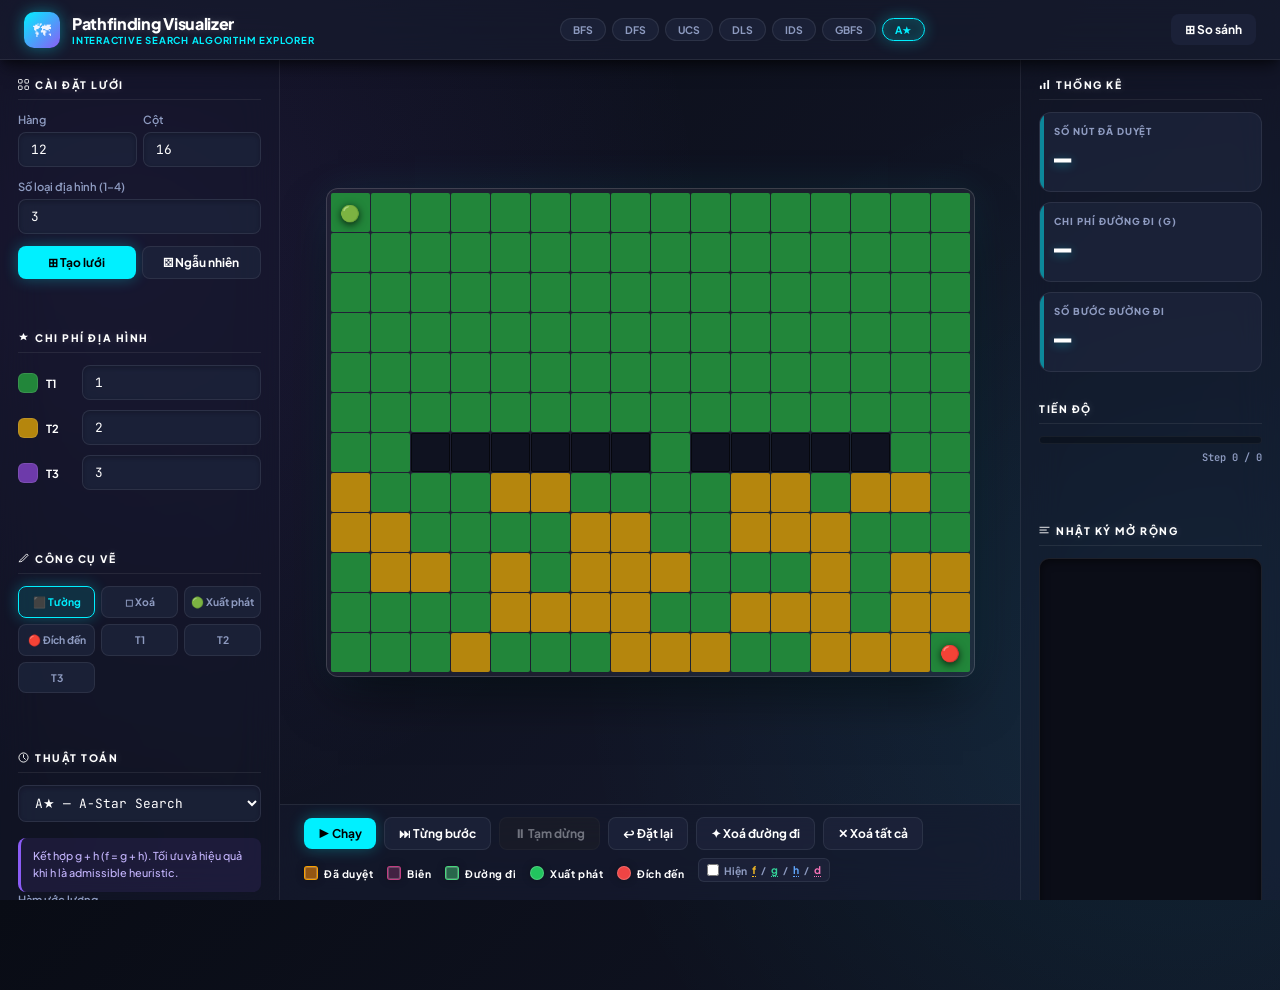
==== index.html @ df6301f4 "Update index.html" ====
<!doctype html>
<html lang="vi">
  <head>
    <meta charset="UTF-8" />
    <meta name="viewport" content="width=device-width, initial-scale=1.0" />
    <title>Pathfinding Visualizer</title>
    <link rel="stylesheet" href="style.css" />
  </head>
  <body>
    <div class="bg-flare"></div>
    <header>
      <div class="brand">
        <div class="brand-icon">🗺</div>
        <div class="brand-text">
          <h1>Pathfinding Visualizer</h1>
          <p>INTERACTIVE SEARCH ALGORITHM EXPLORER</p>
        </div>
      </div>

      <div class="header-pills" id="algo-pills">
        <span class="pill" data-a="BFS" onclick="selectAlgo('BFS')">BFS</span>
        <span class="pill" data-a="DFS" onclick="selectAlgo('DFS')">DFS</span>
        <span class="pill" data-a="UCS" onclick="selectAlgo('UCS')">UCS</span>
        <span class="pill" data-a="DLS" onclick="selectAlgo('DLS')">DLS</span>
        <span class="pill" data-a="IDS" onclick="selectAlgo('IDS')">IDS</span>
        <span class="pill" data-a="GBFS" onclick="selectAlgo('GBFS')">GBFS</span>
        <span class="pill active" data-a="Astar" onclick="selectAlgo('Astar')">A★</span>
      </div>

      <button
        class="btn btn-compare-hdr"
        id="btn-compare-toggle"
        onclick="toggleCompareMode()"
      >
        ⊞ So sánh
      </button>
    </header>

    <div class="app">
      <!-- ── LEFT PANEL ── -->
      <div class="panel">
        <!-- Grid Setup -->
        <div class="sec">
          <div class="sec-title">
            <svg width="11" height="11" viewBox="0 0 12 12" fill="none">
              <rect
                x=".5"
                y=".5"
                width="4"
                height="4"
                rx="1"
                stroke="currentColor"
              />
              <rect
                x="7.5"
                y=".5"
                width="4"
                height="4"
                rx="1"
                stroke="currentColor"
              />
              <rect
                x=".5"
                y="7.5"
                width="4"
                height="4"
                rx="1"
                stroke="currentColor"
              />
              <rect
                x="7.5"
                y="7.5"
                width="4"
                height="4"
                rx="1"
                stroke="currentColor"
              />
            </svg>
            Cài đặt lưới
          </div>
          <div style="display: grid; grid-template-columns: 1fr 1fr; gap: 6px">
            <div>
              <label>Hàng</label>
              <input
                type="number"
                id="rows"
                value="12"
                min="3"
                max="30"
                onchange="buildGrid()"
              />
            </div>
            <div>
              <label>Cột</label>
              <input
                type="number"
                id="cols"
                value="16"
                min="3"
                max="40"
                onchange="buildGrid()"
              />
            </div>
          </div>
          <label>Số loại địa hình (1–4)</label>
          <input
            type="number"
            id="tcnt"
            value="3"
            min="1"
            max="4"
            onchange="updateTerrainUI()"
          />
          <div class="btn-group">
            <button class="btn btn-primary" onclick="buildGrid()">
              ⊞ Tạo lưới
            </button>
            <button class="btn btn-sec" onclick="genRandom()">
              ⚄ Ngẫu nhiên
            </button>
          </div>
        </div>

        <div class="sep"></div>

        <!-- Terrain Costs -->
        <div class="sec">
          <div class="sec-title">
            <svg width="11" height="11" viewBox="0 0 12 12" fill="currentColor">
              <path d="M6 1l1.5 3H11l-2.75 2 1 3L6 7.25 2.75 9l1-3L1 4h3.5z" />
            </svg>
            Chi phí địa hình
          </div>
          <div id="terrain-ui"></div>
        </div>

        <div class="sep"></div>

        <!-- Draw Tool -->
        <div class="sec">
          <div class="sec-title">
            <svg width="11" height="11" viewBox="0 0 12 12" fill="none">
              <path
                d="M1 9.5l2-2L9.5 1l1.5 1.5-6.5 6.5-2 .5z"
                stroke="currentColor"
                stroke-linejoin="round"
              />
            </svg>
            Công cụ vẽ
          </div>
          <div class="draw-grid" id="draw-modes"></div>
        </div>

        <div class="sep"></div>

        <!-- Algorithm (single mode) -->
        <div class="sec" id="algo-sec">
          <div class="sec-title">
            <svg width="11" height="11" viewBox="0 0 12 12" fill="none">
              <circle cx="6" cy="6" r="5" stroke="currentColor" />
              <path
                d="M6 3v3l2 2"
                stroke="currentColor"
                stroke-linecap="round"
              />
            </svg>
            Thuật toán
          </div>
          <select id="algo" onchange="onAlgoChange()">
            <option value="BFS">BFS — Breadth-First Search</option>
            <option value="DFS">DFS — Depth-First Search</option>
            <option value="UCS">UCS — Uniform-Cost Search</option>
            <option value="DLS">DLS — Depth-Limited Search</option>
            <option value="IDS">IDS — Iterative Deepening DLS</option>
            <option value="GBFS">GBFS — Greedy Best-First</option>
            <option value="Astar" selected>A★ — A-Star Search</option>
          </select>
          <div id="algo-desc" class="algo-desc"></div>
          <div id="dls-p" class="extra-params" style="display: none">
            <span class="tc-label">Độ sâu cần duyệt:</span>
            <div style="display: flex; align-items: center; gap: 10px">
              <input
                type="number"
                id="dls-lim"
                value="15"
                min="1"
                max="999"
                class="tf"
                style="width: 70px"
              />
              <label
                style="
                  display: flex;
                  align-items: center;
                  gap: 4px;
                  font-size: 0.8rem;
                  color: var(--muted);
                  cursor: pointer;
                "
              >
                <input
                  type="checkbox"
                  id="dls-auto"
                  onchange="
                    document.getElementById('dls-lim').disabled = this.checked
                  "
                />
                Tới đích
              </label>
            </div>
          </div>
          <div id="h-p" class="extra-params" style="display: none">
            <label>Hàm ước lượng</label>
            <select id="htype">
              <option value="0">Manhattan Distance</option>
              <option value="1">Euclidean Distance</option>
              <option value="2">Tie-breaking (Manhattan × (1+p))</option>
            </select>
            <label>Hệ số nhân</label>
            <input
              type="number"
              id="hmul"
              value="1.0"
              min="0.1"
              max="20"
              step="0.1"
            />
          </div>
        </div>

        <!-- Compare Algorithm Select (hidden by default) -->
        <div class="sec" id="cmp-sel-sec" style="display: none">
          <div class="sec-title">
            <svg width="11" height="11" viewBox="0 0 12 12" fill="none">
              <path
                d="M1 6h10M6 1v10"
                stroke="currentColor"
                stroke-linecap="round"
              />
            </svg>
            Chọn thuật toán so sánh
          </div>
          <div id="cmp-algo-checks"></div>
          <div
            style="
              font-size: 0.62rem;
              color: var(--muted);
              margin-top: 6px;
              line-height: 1.4;
            "
          >
            Chọn 2–7 thuật toán để chạy song song trên cùng một lưới
          </div>
        </div>

        <div class="sep"></div>

        <!-- Speed -->
        <div class="sec">
          <div class="sec-title">
            <svg width="11" height="11" viewBox="0 0 12 12" fill="none">
              <path
                d="M1 6h10M7 3l3 3-3 3"
                stroke="currentColor"
                stroke-linecap="round"
                stroke-linejoin="round"
              />
            </svg>
            Tốc độ
          </div>
          <input type="range" id="speed" min="1" max="10" value="6" />
          <div
            style="
              display: flex;
              justify-content: space-between;
              font-size: 0.6rem;
              color: var(--muted);
              font-weight: 600;
            "
          >
            <span>Chậm</span><span>Nhanh</span>
          </div>
        </div>
      </div>
      <!-- /left panel -->

      <!-- ── CENTER ── -->
      <div class="center">
        <!-- Single-algo view -->
        <div
          id="main-view"
          style="
            display: flex;
            flex-direction: column;
            flex: 1;
            overflow: hidden;
          "
        >
          <div class="grid-wrap">
            <div id="grid"></div>
          </div>

          <div class="playbar">
            <button class="btn btn-primary" id="btn-run" onclick="startRun()">
              ▶ Chạy
            </button>
            <button class="btn btn-sec" id="btn-step" onclick="stepRun()">
              ⏭ Từng bước
            </button>
            <button
              class="btn btn-sec"
              id="btn-pause"
              onclick="pauseRun()"
              disabled
            >
              ⏸ Tạm dừng
            </button>
            <button class="btn btn-sec" onclick="doReset()">↩ Đặt lại</button>
            <button class="btn btn-sec" onclick="clearVis()">
              ✦ Xoá đường đi
            </button>
            <button class="btn btn-sec" onclick="clearAll()">
              ✕ Xoá tất cả
            </button>

            <div class="playbar-spacer"></div>

            <div class="legend">
              <div class="leg-item">
                <div
                  class="leg-dot"
                  style="
                    background: var(--vis-bg);
                    border: 1.5px solid var(--vis-border);
                    border-radius: 3px;
                  "
                ></div>
                Đã duyệt
              </div>
              <div class="leg-item">
                <div
                  class="leg-dot"
                  style="
                    background: var(--front-bg);
                    border: 1.5px solid var(--front-border);
                    border-radius: 3px;
                  "
                ></div>
                Biên
              </div>
              <div class="leg-item">
                <div
                  class="leg-dot"
                  style="
                    background: var(--path-bg);
                    border: 1.5px solid var(--path-border);
                    border-radius: 3px;
                  "
                ></div>
                Đường đi
              </div>
              <div class="leg-item">
                <div
                  class="leg-dot"
                  style="background: #22c55e; border-radius: 50%"
                ></div>
                Xuất phát
              </div>
              <div class="leg-item">
                <div
                  class="leg-dot"
                  style="background: #ef4444; border-radius: 50%"
                ></div>
                Đích đến
              </div>

              <!-- f/g/h/d label toggle -->
              <label
                class="lbl-toggle"
                title="Hiển thị thông số trên ô biên (Rê chuột vào từng biến để xem giải thích)"
              >
                <input type="checkbox" id="chk-labels" />
                Hiện
                <span
                  title="f: Tổng chi phí dự kiến tới đích (f = g + h)"
                  style="
                    color: #fbbf24;
                    font-size: 0.65rem;
                    border-bottom: 1px dotted;
                    cursor: help;
                  "
                  >f</span
                >
                <span style="color: var(--muted); font-size: 0.6rem">/</span>
                <span
                  title="g: Nỗ lực thực tế từ điểm bắt đầu (chi phí)"
                  style="
                    color: #34d399;
                    font-size: 0.65rem;
                    border-bottom: 1px dotted;
                    cursor: help;
                  "
                  >g</span
                >
                <span style="color: var(--muted); font-size: 0.6rem">/</span>
                <span
                  title="h: Heuristic - Khoảng cách ước tính tới đích"
                  style="
                    color: #60a5fa;
                    font-size: 0.65rem;
                    border-bottom: 1px dotted;
                    cursor: help;
                  "
                  >h</span
                >
                <span style="color: var(--muted); font-size: 0.6rem">/</span>
                <span
                  title="d: Số bước đi từ điểm bắt đầu (độ sâu)"
                  style="
                    color: #f472b6;
                    font-size: 0.65rem;
                    border-bottom: 1px dotted;
                    cursor: help;
                  "
                  >d</span
                >
              </label>
            </div>
          </div>
        </div>

        <!-- Compare View (hidden by default) -->
        <div
          id="compare-view"
          style="
            display: none;
            flex-direction: column;
            flex: 1;
            overflow: hidden;
          "
        >
          <!-- Compare playbar -->
          <div class="playbar cmp-playbar">
            <button
              class="btn btn-primary"
              id="btn-cmp-run"
              onclick="runComparison()"
            >
              ▶ Chạy so sánh
            </button>
            <button
              class="btn btn-sec"
              id="btn-cmp-stop"
              onclick="stopCompare()"
              disabled
            >
              ⏹ Dừng
            </button>
            <button class="btn btn-sec" onclick="resetComparison()">
              ↩ Reset
            </button>
            <div class="playbar-spacer"></div>
            <div class="cmp-legend">
              <div class="leg-item">
                <div
                  class="leg-dot"
                  style="
                    background: rgba(79, 70, 229, 0.4);
                    border-radius: 3px;
                    outline: 1px solid rgba(79, 70, 229, 0.6);
                  "
                ></div>
                Đã duyệt
              </div>
              <div class="leg-item">
                <div
                  class="leg-dot"
                  style="
                    background: rgba(236, 72, 153, 0.3);
                    border-radius: 3px;
                  "
                ></div>
                Biên
              </div>
              <div class="leg-item">
                <div
                  class="leg-dot"
                  style="background: #fbbf24; border-radius: 3px; outline: 1px solid #f59e0b"
                ></div>
                Đường đi
              </div>
            </div>
          </div>

          <!-- Grids container -->
          <div
            id="cmp-scroll"
            style="flex: 1; overflow: auto; padding: 12px 14px 8px"
          >
            <div id="cmp-grids" class="cmp-grids-container"></div>
            <div id="cmp-results-table" class="cmp-results-wrap"></div>
          </div>
        </div>
      </div>
      <!-- /center -->

      <!-- ── RIGHT PANEL ── -->
      <div class="panel panel-r">
        <!-- Statistics -->
        <div class="sec" id="single-stats">
          <div class="sec-title">
            <svg width="11" height="11" viewBox="0 0 12 12" fill="none">
              <rect
                x="1"
                y="7"
                width="2"
                height="4"
                rx=".5"
                fill="currentColor"
              />
              <rect
                x="5"
                y="4"
                width="2"
                height="7"
                rx=".5"
                fill="currentColor"
              />
              <rect
                x="9"
                y="1"
                width="2"
                height="10"
                rx=".5"
                fill="currentColor"
              />
            </svg>
            Thống kê
          </div>
          <div class="stat-card">
            <div class="stat-lbl">Số nút đã duyệt</div>
            <div class="stat-val" id="s-exp">—</div>
          </div>
          <div class="stat-card">
            <div class="stat-lbl">Chi phí đường đi (g)</div>
            <div class="stat-val" id="s-cost">—</div>
          </div>
          <div class="stat-card">
            <div class="stat-lbl">Số bước đường đi</div>
            <div class="stat-val" id="s-len">—</div>
          </div>
          <div class="stat-card" id="s-depth-card" style="display: none">
            <div class="stat-lbl">Độ sâu hiện tại</div>
            <div class="stat-val sm">
              <span class="depth-badge" id="s-depth">0</span>
            </div>
          </div>
        </div>

        <!-- Progress -->
        <div class="sec" id="single-progress">
          <div class="sec-title">Tiến độ</div>
          <div class="pbar-wrap">
            <div class="pbar-bg">
              <div class="pbar-fill" id="pbar" style="width: 0%"></div>
            </div>
            <div class="pbar-lbl" id="pbar-lbl">Bước 0 / 0</div>
          </div>
        </div>

        <!-- Compare progress (shown in compare mode) -->
        <div class="sec" id="cmp-progress-sec" style="display: none">
          <div class="sec-title">Tiến độ so sánh</div>
          <div id="cmp-progress-list"></div>
        </div>

        <div class="sep"></div>

        <!-- Expansion Log -->
        <div
          class="sec"
          style="display: flex; flex-direction: column; flex-shrink: 0"
        >
          <div class="sec-title">
            <svg width="11" height="11" viewBox="0 0 12 12" fill="none">
              <path
                d="M1 2.5h10M1 5.5h7M1 8.5h9"
                stroke="currentColor"
                stroke-linecap="round"
              />
            </svg>
            Nhật ký mở rộng
          </div>
          <div class="log" id="log"></div>
        </div>
      </div>
      <!-- /right panel -->
    </div>

    <script src="script.js"></script>
  </body>
</html>
---- style.css ----
@import url("https://fonts.googleapis.com/css2?family=Plus+Jakarta+Sans:wght@400;500;600;700;800&family=JetBrains+Mono:wght@400;500;600;700&display=swap");

:root {
  /* Dark mode modern theme with neon glow */
  --bg-gradient: linear-gradient(135deg, #090c15 0%, #171b30 100%);
  --surface: rgba(23, 28, 48, 0.65);
  --surface2: rgba(30, 36, 60, 0.75);
  --surface3: rgba(45, 52, 85, 0.85);

  --border: rgba(255, 255, 255, 0.08);
  --border-s: rgba(255, 255, 255, 0.15);

  --text: #f0f4ff;
  --muted: #8e9bc0;

  --accent: #00f0ff;
  --accent-h: #8b5cf6;
  --accent-bg: rgba(0, 240, 255, 0.12);
  --accent-shadow: 0 0 15px rgba(0, 240, 255, 0.3);

  --green: #22c55e;
  --red: #ef4444;
  --amber: #f59e0b;
  --purple: #8b5cf6;

  --wall: #0f1220;
  --t1: #22863a;   /* Cỏ - Xanh lá tươi */
  --t2: #b5860d;   /* Cát - Vàng ánh */
  --t3: #6d3aaa;   /* Đá - Tím rực */
  --t4: #c0292b;   /* Đầm lầy - Đỏ tươi */

  --vis-bg: rgba(255, 140, 0, 0.55);       /* Cam ấm - Đã duyệt */
  --vis-border: rgba(255, 165, 0, 0.95);
  --front-bg: rgba(236, 72, 153, 0.22);    /* Hồng - Biên */
  --front-border: rgba(236, 72, 153, 0.75);
  --path-bg: rgba(74, 222, 128, 0.4);      /* Xanh lá neon - Đường đi */
  --path-border: rgba(74, 222, 128, 0.95);

  --shadow-sm:
    0 4px 6px -1px rgba(0, 0, 0, 0.3), 0 2px 4px -1px rgba(0, 0, 0, 0.2);
  --shadow:
    0 10px 15px -3px rgba(0, 0, 0, 0.5), 0 4px 6px -2px rgba(0, 0, 0, 0.3);
  --shadow-lg:
    0 20px 25px -5px rgba(0, 0, 0, 0.5), 0 10px 10px -5px rgba(0, 0, 0, 0.3);
}

*,
*::before,
*::after {
  box-sizing: border-box;
  margin: 0;
  padding: 0;
}

body {
  font-family: "Plus Jakarta Sans", sans-serif;
  background: var(--bg-gradient);
  color: var(--text);
  height: 100vh;
  overflow: hidden;
  display: flex;
  flex-direction: column;
}

::-webkit-scrollbar {
  width: 6px;
  height: 6px;
}
::-webkit-scrollbar-track {
  background: transparent;
}
::-webkit-scrollbar-thumb {
  background: var(--surface3);
  border-radius: 99px;
}
::-webkit-scrollbar-thumb:hover {
  background: var(--muted);
}

/* Decorative light flares */
.bg-flare {
  position: absolute;
  top: -10%;
  left: -10%;
  width: 120%;
  height: 120%;
  background:
    radial-gradient(
      circle at 15% 30%,
      rgba(139, 92, 246, 0.12) 0%,
      transparent 40%
    ),
    radial-gradient(
      circle at 85% 70%,
      rgba(0, 240, 255, 0.08) 0%,
      transparent 40%
    );
  pointer-events: none;
  z-index: 0;
}

/* ════ HEADER ════ */
header {
  background: var(--surface);
  backdrop-filter: blur(16px);
  -webkit-backdrop-filter: blur(16px);
  border-bottom: 1px solid var(--border);
  padding: 0 24px;
  height: 60px;
  display: flex;
  align-items: center;
  justify-content: space-between;
  flex-shrink: 0;
  box-shadow: var(--shadow);
  z-index: 10;
}
.brand {
  display: flex;
  align-items: center;
  gap: 12px;
}
.brand-icon {
  width: 36px;
  height: 36px;
  border-radius: 10px;
  background: linear-gradient(135deg, #00f0ff, #8b5cf6);
  display: flex;
  align-items: center;
  justify-content: center;
  font-size: 18px;
  box-shadow: 0 0 15px rgba(0, 240, 255, 0.4);
}
.brand-text h1 {
  font-size: 1rem;
  font-weight: 800;
  letter-spacing: -0.02em;
  color: #fff;
  text-shadow: 0 0 10px rgba(255, 255, 255, 0.2);
}
.brand-text p {
  font-size: 0.6rem;
  color: var(--accent);
  letter-spacing: 0.08em;
  font-weight: 700;
  text-transform: uppercase;
}

.header-pills {
  display: flex;
  gap: 6px;
  flex: 1;
  justify-content: center;
  align-items: center;
}
.pill {
  padding: 4px 12px;
  border-radius: 99px;
  font-size: 0.65rem;
  font-weight: 700;
  background: var(--surface2);
  color: var(--muted);
  border: 1px solid var(--border);
  cursor: pointer;
  transition: all 0.2s cubic-bezier(0.2, 0.8, 0.2, 1);
}
.pill:hover {
  border-color: var(--border-s);
  color: #fff;
  background: var(--surface3);
}
.pill.active {
  background: var(--accent-bg);
  color: var(--accent);
  border-color: var(--accent);
  box-shadow:
    var(--accent-shadow),
    inset 0 0 8px rgba(0, 240, 255, 0.1);
}

.btn-compare-hdr {
  display: inline-flex;
  align-items: center;
  gap: 6px;
  padding: 6px 16px;
  border-radius: 8px;
  font-size: 0.75rem;
  font-weight: 700;
  cursor: pointer;
  transition: all 0.2s;
  background: var(--surface2);
  color: #fff;
  border: 1px solid var(--border);
  font-family: inherit;
}
.btn-compare-hdr:hover {
  background: var(--surface3);
  border-color: var(--border-s);
  box-shadow: var(--shadow-sm);
}
.btn-compare-hdr.active {
  background: rgba(139, 92, 246, 0.15);
  color: #c4b5fd;
  border-color: #8b5cf6;
  box-shadow: 0 0 15px rgba(139, 92, 246, 0.3);
}

/* ════ LAYOUT ════ */
.app {
  display: grid;
  grid-template-columns: 280px 1fr 260px;
  flex: 1;
  overflow: hidden;
  z-index: 1;
}
.panel {
  background: rgba(20, 25, 45, 0.35);
  backdrop-filter: blur(20px);
  -webkit-backdrop-filter: blur(20px);
  border-right: 1px solid var(--border);
  overflow-y: auto;
  padding: 18px;
  display: flex;
  flex-direction: column;
  gap: 0;
}
.panel-r {
  border-right: none;
  border-left: 1px solid var(--border);
}
.sec {
  margin-bottom: 20px;
}
.sec-title {
  font-size: 0.65rem;
  font-weight: 800;
  text-transform: uppercase;
  letter-spacing: 0.15em;
  color: #fff;
  padding-bottom: 8px;
  margin-bottom: 12px;
  border-bottom: 1px solid var(--border);
  display: flex;
  align-items: center;
  gap: 6px;
  text-shadow: 0 0 8px rgba(255, 255, 255, 0.2);
}
.sep {
  height: 1px;
  background: var(--border);
  margin: 12px 0 20px 0;
}

/* ════ FORMS ════ */
label {
  display: block;
  font-size: 0.7rem;
  font-weight: 600;
  color: var(--muted);
  margin-bottom: 6px;
}
input[type="number"],
select {
  width: 100%;
  padding: 8px 12px;
  border: 1px solid var(--border);
  border-radius: 8px;
  font-size: 0.8rem;
  font-family: "JetBrains Mono", monospace;
  background: var(--surface2);
  color: #fff;
  outline: none;
  margin-bottom: 12px;
  transition: all 0.2s;
  box-shadow: inset 0 2px 4px rgba(0, 0, 0, 0.2);
}
input[type="number"]:focus,
select:focus {
  border-color: var(--accent);
  box-shadow:
    var(--accent-shadow),
    inset 0 2px 4px rgba(0, 0, 0, 0.2);
}
input[type="range"] {
  width: 100%;
  accent-color: var(--accent);
  cursor: pointer;
  height: 4px;
  border-radius: 2px;
}

/* ════ BUTTONS ════ */
.btn {
  display: inline-flex;
  align-items: center;
  justify-content: center;
  gap: 6px;
  padding: 8px 14px;
  border-radius: 8px;
  font-size: 0.75rem;
  font-weight: 700;
  cursor: pointer;
  border: none;
  transition: all 0.2s;
  font-family: "Plus Jakarta Sans", sans-serif;
}
.btn:disabled {
  opacity: 0.4;
  cursor: not-allowed;
  filter: grayscale(1);
}
.btn-primary {
  background: var(--accent);
  color: #000;
  box-shadow: var(--accent-shadow);
}
.btn-primary:hover:not(:disabled) {
  background: #fff;
  box-shadow: 0 4px 15px rgba(255, 255, 255, 0.4);
  transform: translateY(-1px);
}
.btn-sec {
  background: var(--surface2);
  color: #fff;
  border: 1px solid var(--border);
}
.btn-sec:hover:not(:disabled) {
  background: var(--surface3);
  border-color: var(--border-s);
  transform: translateY(-1px);
}
.btn-group {
  display: flex;
  gap: 6px;
  flex-wrap: wrap;
}
.btn-group .btn {
  flex: 1;
}

.draw-grid {
  display: grid;
  grid-template-columns: repeat(3, 1fr);
  gap: 6px;
  margin-bottom: 6px;
}
.dm-btn {
  padding: 8px 4px;
  border-radius: 8px;
  border: 1px solid var(--border);
  background: var(--surface2);
  cursor: pointer;
  font-size: 0.65rem;
  font-weight: 700;
  text-align: center;
  transition: all 0.2s;
  color: var(--muted);
}
.dm-btn:hover:not(.active) {
  background: var(--surface3);
  color: #fff;
}
.dm-btn.active {
  border-color: var(--accent);
  background: var(--accent-bg);
  color: var(--accent);
  box-shadow: var(--accent-shadow);
}

.tc-row {
  display: flex;
  align-items: center;
  gap: 8px;
  margin-bottom: 10px;
}
.tc-swatch {
  width: 20px;
  height: 20px;
  border-radius: 6px;
  flex-shrink: 0;
  box-shadow: inset 0 0 0 1px rgba(255, 255, 255, 0.1);
}
.tc-row input {
  flex: 1;
  margin: 0;
}
.tc-row label {
  margin: 0;
  width: 28px;
  font-weight: 700;
  color: #fff;
}

.algo-desc {
  font-size: 0.68rem;
  line-height: 1.55;
  color: #c4b5fd;
  background: rgba(139, 92, 246, 0.1);
  border-radius: 8px;
  padding: 10px 12px;
  border-left: 3px solid #8b5cf6;
  margin-top: 4px;
  font-weight: 500;
}

/* ════ CENTER VIEW ════ */
.center {
  background: transparent;
  display: flex;
  flex-direction: column;
  overflow: hidden;
  position: relative;
}
.grid-wrap {
  flex: 1;
  display: flex;
  align-items: center;
  justify-content: center;
  padding: 24px;
  overflow: auto;
}

#grid {
  display: inline-grid;
  gap: 1px;
  background: rgba(255, 255, 255, 0.05);
  border: 1px solid rgba(255, 255, 255, 0.15);
  border-radius: 12px;
  box-shadow:
    0 25px 50px -12px rgba(0, 0, 0, 0.6),
    0 0 40px rgba(0, 240, 255, 0.08);
  padding: 4px;
  backdrop-filter: blur(10px);
}

.cell {
  position: relative;
  cursor: crosshair;
  transition: all 0.15s;
  border-radius: 2px;
}
.cell:hover {
  z-index: 5;
  transform: scale(1.15);
  box-shadow: 0 4px 12px rgba(0, 0, 0, 0.5);
}
.cell.wall {
  background: var(--wall);
  box-shadow: inset 0 0 0 1px rgba(0, 0, 0, 0.6);
}
.cell.t1 {
  background: var(--t1);
}
.cell.t2 {
  background: var(--t2);
}
.cell.t3 {
  background: var(--t3);
}
.cell.t4 {
  background: var(--t4);
}

.cell-ov {
  position: absolute;
  inset: 0;
  border-radius: inherit;
  transition: all 0.2s;
  pointer-events: none;
}
.cell.vis .cell-ov {
  background: var(--vis-bg);
  box-shadow:
    inset 0 0 0 1px var(--vis-border),
    0 0 8px var(--vis-border);
}
.cell.front .cell-ov {
  background: var(--front-bg);
  box-shadow:
    inset 0 0 0 1px var(--front-border),
    0 0 8px var(--front-border);
}
.cell.onpath .cell-ov {
  background: var(--path-bg);
  box-shadow:
    inset 0 0 0 2px var(--path-border),
    0 0 15px var(--path-border);
  z-index: 4;
}

.cell-mk {
  position: absolute;
  inset: 0;
  display: flex;
  align-items: center;
  justify-content: center;
  font-size: 16px;
  z-index: 10;
  filter: drop-shadow(0 2px 4px rgba(0, 0, 0, 0.8));
}

/* ════ CELL INFO LABELS (f/g/h/d) ════ */
.cell-info {
  position: absolute;
  inset: 0;
  display: none;
  flex-direction: column;
  align-items: center;
  justify-content: center;
  gap: 1px;
  z-index: 8;
  pointer-events: none;
  padding: 1px;
}
.cell-info span {
  font-family: "JetBrains Mono", monospace;
  font-size: 8px;
  font-weight: 700;
  line-height: 1;
  padding: 0px 2px;
  border-radius: 2px;
  white-space: nowrap;
  text-shadow: 0 1px 2px rgba(0,0,0,0.9);
  background: rgba(0,0,0,0.45);
}
.ci-f { color: #fbbf24; }  /* amber  – total cost f */
.ci-g { color: #34d399; }  /* green  – path cost  g */
.ci-h { color: #60a5fa; }  /* blue   – heuristic  h */
.ci-d { color: #f472b6; }  /* pink   – depth      d */

/* label toggle button */
.lbl-toggle {
  display: inline-flex;
  align-items: center;
  gap: 5px;
  font-size: 0.65rem;
  font-weight: 700;
  color: var(--muted);
  cursor: pointer;
  user-select: none;
  padding: 4px 8px;
  border-radius: 6px;
  border: 1px solid var(--border);
  background: var(--surface2);
  transition: all 0.2s;
}
.lbl-toggle:hover {
  background: var(--surface3);
  color: #fff;
  border-color: var(--border-s);
}
.lbl-toggle input[type="checkbox"] {
  width: 12px;
  height: 12px;
  accent-color: var(--accent);
  margin: 0;
  cursor: pointer;
}

@keyframes popIn {
  0% {
    transform: scale(0.2);
    opacity: 0;
    border-radius: 50%;
  }
  50% {
    transform: scale(1.3);
    border-radius: 20%;
    background: #fff;
  }
  100% {
    transform: scale(1);
    opacity: 1;
    border-radius: inherit;
  }
}
@keyframes pathPop {
  0% {
    transform: scale(0.5);
    opacity: 0;
  }
  50% {
    transform: scale(1.4);
    background: #fff;
    box-shadow: 0 0 20px #fff;
  }
  100% {
    transform: scale(1);
    opacity: 1;
  }
}
.cell.popping .cell-ov {
  animation: popIn 0.35s cubic-bezier(0.34, 1.56, 0.64, 1) forwards;
}
.cell.pathpop .cell-ov {
  animation: pathPop 0.4s cubic-bezier(0.34, 1.56, 0.64, 1) forwards;
}

.playbar {
  display: flex;
  align-items: center;
  gap: 8px;
  padding: 12px 24px;
  background: rgba(20, 25, 45, 0.6);
  backdrop-filter: blur(20px);
  border-top: 1px solid var(--border);
  flex-wrap: wrap;
  z-index: 10;
}
.playbar-spacer {
  flex: 1;
}
.legend {
  display: flex;
  gap: 14px;
  flex-wrap: wrap;
}
.leg-item {
  display: flex;
  align-items: center;
  gap: 6px;
  font-size: 0.65rem;
  font-weight: 700;
  color: #fff;
  letter-spacing: 0.05em;
}
.leg-dot {
  width: 14px;
  height: 14px;
  border-radius: 4px;
  box-shadow:
    inset 0 0 0 1px rgba(255, 255, 255, 0.2),
    0 0 8px rgba(0, 0, 0, 0.3);
}

/* ════ STATS ════ */
.stat-card {
  background: var(--surface2);
  border: 1px solid var(--border);
  border-radius: 12px;
  padding: 12px 14px;
  margin-bottom: 10px;
  transition: all 0.2s;
  position: relative;
  overflow: hidden;
}
.stat-card::before {
  content: "";
  position: absolute;
  top: 0;
  left: 0;
  width: 4px;
  height: 100%;
  background: var(--accent);
  opacity: 0.5;
  transition: opacity 0.2s;
}
.stat-card:hover {
  transform: translateX(2px);
  box-shadow: var(--shadow);
  background: var(--surface3);
}
.stat-card:hover::before {
  opacity: 1;
  box-shadow: 0 0 10px var(--accent);
}
.stat-lbl {
  font-size: 0.6rem;
  font-weight: 800;
  text-transform: uppercase;
  letter-spacing: 0.1em;
  color: var(--muted);
  margin-bottom: 4px;
}
.stat-val {
  font-size: 1.8rem;
  font-weight: 800;
  font-family: "JetBrains Mono", monospace;
  color: #fff;
  text-shadow: 0 2px 10px rgba(0, 240, 255, 0.4);
}
.stat-val.sm {
  font-size: 1.2rem;
}
.depth-badge {
  display: inline-block;
  padding: 4px 12px;
  border-radius: 99px;
  background: var(--accent-bg);
  color: var(--accent);
  font-family: "JetBrains Mono", monospace;
  font-size: 0.85rem;
  font-weight: 800;
  border: 1px solid var(--accent);
  box-shadow: var(--accent-shadow);
}

.pbar-wrap {
  margin-bottom: 8px;
}
.pbar-bg {
  height: 8px;
  background: rgba(0, 0, 0, 0.3);
  border-radius: 99px;
  overflow: hidden;
  border: 1px solid rgba(255, 255, 255, 0.05);
}
.pbar-fill {
  height: 100%;
  background: linear-gradient(90deg, var(--accent), var(--purple));
  border-radius: 99px;
  transition: width 0.1s linear;
  box-shadow: 0 0 10px rgba(0, 240, 255, 0.5);
}
.pbar-lbl {
  font-size: 0.65rem;
  color: var(--muted);
  margin-top: 6px;
  font-family: "JetBrains Mono", monospace;
  font-weight: 600;
  text-align: right;
}

.log {
  font-family: inherit;
  font-size: 0.72rem;
  line-height: 1.5;
  height: 400px;
  overflow-y: auto;
  background: #0b0d17;
  border: 1px solid var(--border);
  border-radius: 10px;
  padding: 10px;
  box-shadow: inset 0 2px 10px rgba(0, 0, 0, 0.5);
  flex-shrink: 0;
  margin-bottom: 20px;
}
.le {
  padding: 6px 8px;
  border-bottom: 1px solid rgba(255, 255, 255, 0.05);
  margin-bottom: 4px;
  border-radius: 6px;
}
.le.expand {
  color: #94a3b8;
  background: rgba(255, 255, 255, 0.02);
}
.le.found {
  color: var(--green);
  background: rgba(34, 197, 94, 0.15);
  border: 1px solid rgba(34, 197, 94, 0.3);
}
.le.nofound {
  color: var(--red);
  background: rgba(239, 68, 68, 0.15);
  border: 1px solid rgba(239, 68, 68, 0.3);
}
.le.info {
  color: var(--amber);
  background: rgba(245, 158, 11, 0.15);
  border: 1px solid rgba(245, 158, 11, 0.3);
}

/* ════ COMPARE MODE ════ */
.cmp-playbar {
  background: rgba(20, 25, 45, 0.6);
  border-top: 1px solid var(--border);
}
.cmp-legend {
  display: flex;
  gap: 8px;
  align-items: center;
  flex-wrap: wrap;
}
.cmp-grids-container {
  display: grid;
  grid-template-columns: repeat(auto-fit, minmax(min(100%, 250px), 1fr));
  gap: 16px;
  margin-bottom: 16px;
  align-items: stretch;
}

.cmp-card {
  background: rgba(30, 36, 60, 0.5);
  border: 1px solid var(--border);
  border-radius: 12px;
  overflow: hidden;
  backdrop-filter: blur(10px);
  box-shadow: var(--shadow-sm);
  transition:
    transform 0.2s,
    box-shadow 0.2s;
  display: flex;
  flex-direction: column;
  height: 100%;
}
.cmp-card:hover {
  transform: translateY(-2px);
  box-shadow: var(--shadow);
  border-color: var(--border-s);
  z-index: 2;
}
.cmp-card-header {
  display: flex;
  align-items: center;
  justify-content: space-between;
  padding: 10px 12px;
  background: rgba(0, 0, 0, 0.2);
  border-bottom: 1px solid var(--border);
}
.cmp-card-params {
  display: flex;
  align-items: center;
  gap: 6px;
  padding: 6px 12px;
  background: rgba(0, 0, 0, 0.15);
  border-bottom: 1px solid var(--border);
  font-size: 0.65rem;
  font-family: "Plus Jakarta Sans", sans-serif;
  color: var(--muted);
  flex-wrap: wrap;
}
.cmp-card-params input,
.cmp-card-params select {
  font-size: 0.65rem;
  padding: 2px 4px;
  background: #1e2440;
  color: #fff;
  border: 1px solid var(--border-s);
  border-radius: 4px;
  outline: none;
}
.cmp-card-params input:focus,
.cmp-card-params select:focus {
  border-color: var(--accent);
}
.cmp-card-params select option {
  background: #1e2440;
  color: #fff;
}

/* Fix all select option backgrounds globally */
select option {
  background: #1a1f36;
  color: #fff;
}

.cmp-algo-badge {
  padding: 3px 10px;
  border-radius: 99px;
  font-size: 0.65rem;
  font-weight: 800;
  letter-spacing: 0.05em;
  color: #111;
  font-family: "JetBrains Mono", monospace;
  box-shadow: 0 2px 5px rgba(0, 0, 0, 0.3);
}
.cmp-algo-badge.sm {
  padding: 2px 8px;
  font-size: 0.6rem;
}

.cmp-card-status {
  font-size: 0.65rem;
  font-weight: 700;
  color: var(--muted);
  font-family: "JetBrains Mono", monospace;
}
.cmp-card-status.running {
  color: var(--accent);
  text-shadow: 0 0 5px rgba(0, 240, 255, 0.5);
}
.cmp-card-status.found {
  color: var(--green);
}
.cmp-card-status.nofound {
  color: var(--red);
}

.cmp-grid-wrap {
  padding: 10px;
  display: flex;
  align-items: center;
  justify-content: center;
  background: rgba(0, 0, 0, 0.1);
  flex: 1;
  min-height: 140px;
}
.cmp-mini-grid {
  display: grid;
  gap: 1px;
  background: rgba(255, 255, 255, 0.1);
  border: 1px solid var(--border-s);
  border-radius: 6px;
  overflow: hidden;
  padding: 2px;
  box-shadow: 0 5px 15px rgba(0, 0, 0, 0.5);
  margin: auto;
}
.cmp-card-stats {
  display: flex;
  background: rgba(0, 0, 0, 0.3);
  border-top: 1px solid var(--border);
}
.cmp-mini-stat {
  flex: 1;
  padding: 8px;
  text-align: center;
  border-right: 1px solid var(--border);
}
.cmp-mini-stat:last-child {
  border-right: none;
}
.cmp-mini-stat-lbl {
  font-size: 0.55rem;
  font-weight: 800;
  text-transform: uppercase;
  letter-spacing: 0.1em;
  color: var(--muted);
  margin-bottom: 2px;
}
.cmp-mini-stat-val {
  font-size: 0.9rem;
  font-weight: 800;
  color: #fff;
  font-family: "JetBrains Mono", monospace;
}

.cmp-results-wrap {
  background: var(--surface2);
  border-radius: 12px;
  padding: 20px;
  border: 1px solid var(--border);
  box-shadow: var(--shadow);
}
.cmp-table-title {
  font-size: 0.85rem;
  font-weight: 800;
  color: #fff;
  margin-bottom: 16px;
  display: flex;
  align-items: center;
  gap: 8px;
  text-transform: uppercase;
  letter-spacing: 0.05em;
}
.cmp-table {
  width: 100%;
  border-collapse: collapse;
  font-size: 0.75rem;
  text-align: left;
}
.cmp-table th {
  padding: 12px 10px;
  border-bottom: 2px solid var(--border-s);
  color: var(--muted);
  font-weight: 800;
  text-transform: uppercase;
  font-size: 0.65rem;
  letter-spacing: 0.05em;
}
.cmp-table td {
  padding: 14px 10px;
  border-bottom: 1px solid rgba(255, 255, 255, 0.05);
  font-family: "JetBrains Mono", monospace;
  font-weight: 600;
}
.cmp-winner-row td {
  background: rgba(250, 204, 21, 0.08);
}
.cmp-best-cell {
  color: var(--accent);
  font-weight: 800;
  text-shadow: 0 0 8px rgba(0, 240, 255, 0.4);
}
.cmp-table-note {
  font-size: 0.65rem;
  color: var(--muted);
  margin-top: 12px;
  font-weight: 600;
  font-family: "Plus Jakarta Sans", sans-serif;
  text-align: right;
}

/* Compare Checkboxes */
.cmp-check-label {
  display: flex;
  align-items: center;
  gap: 8px;
  padding: 6px 8px;
  border-radius: 8px;
  margin-bottom: 5px;
  cursor: pointer;
  transition: all 0.2s;
  border: 1px solid transparent;
  background: rgba(255, 255, 255, 0.02);
}
.cmp-check-label:hover {
  background: var(--surface2);
  border-color: var(--border);
}
.cmp-check-label input[type="checkbox"] {
  width: 14px;
  height: 14px;
  accent-color: var(--accent);
  cursor: pointer;
  margin: 0;
}
.cmp-check-badge {
  padding: 3px 10px;
  border-radius: 99px;
  font-size: 0.65rem;
  font-weight: 800;
  letter-spacing: 0.05em;
  color: #111;
  font-family: "JetBrains Mono", monospace;
}
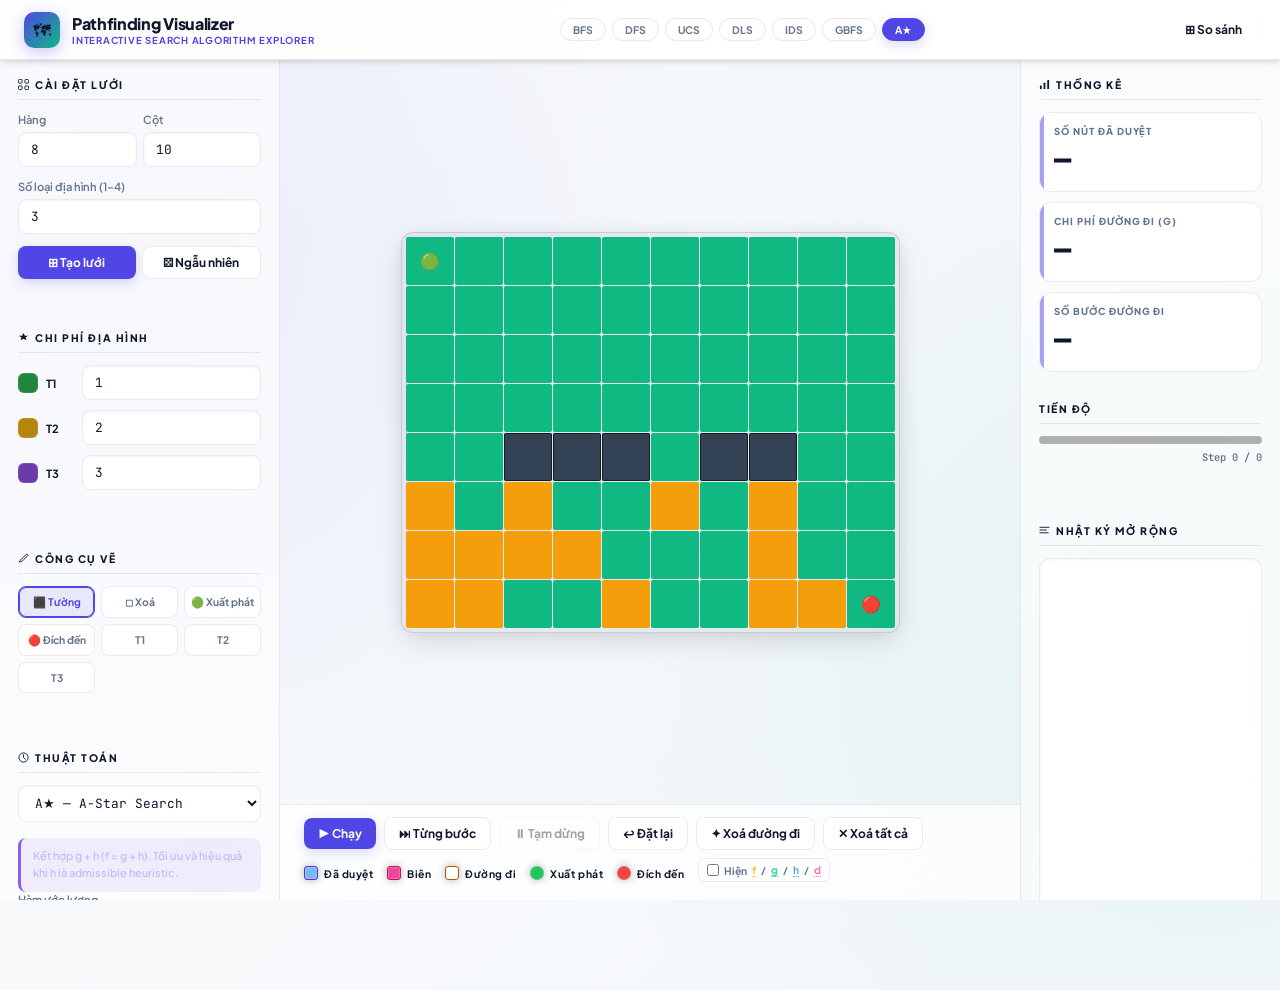
==== commit d35f3ec0: "Đổi màu đường đi cuối cùng, đổi kích thước bảng ban đầu" ====
--- a/index.html
+++ b/index.html
@@ -84,7 +84,7 @@
               <input
                 type="number"
                 id="rows"
-                value="12"
+                value="8"
                 min="3"
                 max="30"
                 onchange="buildGrid()"
@@ -95,7 +95,7 @@
               <input
                 type="number"
                 id="cols"
-                value="16"
+                value="10"
                 min="3"
                 max="40"
                 onchange="buildGrid()"
--- a/style.css
+++ b/style.css
@@ -1,47 +1,45 @@
 @import url("https://fonts.googleapis.com/css2?family=Plus+Jakarta+Sans:wght@400;500;600;700;800&family=JetBrains+Mono:wght@400;500;600;700&display=swap");
 
 :root {
-  /* Dark mode modern theme with neon glow */
-  --bg-gradient: linear-gradient(135deg, #090c15 0%, #171b30 100%);
-  --surface: rgba(23, 28, 48, 0.65);
-  --surface2: rgba(30, 36, 60, 0.75);
-  --surface3: rgba(45, 52, 85, 0.85);
-
-  --border: rgba(255, 255, 255, 0.08);
-  --border-s: rgba(255, 255, 255, 0.15);
-
-  --text: #f0f4ff;
-  --muted: #8e9bc0;
-
-  --accent: #00f0ff;
-  --accent-h: #8b5cf6;
-  --accent-bg: rgba(0, 240, 255, 0.12);
-  --accent-shadow: 0 0 15px rgba(0, 240, 255, 0.3);
-
-  --green: #22c55e;
-  --red: #ef4444;
+  /* Premium Light Theme */
+  --bg-gradient: linear-gradient(135deg, #f8fafc 0%, #f1f5f9 100%);
+  --surface: rgba(255, 255, 255, 0.9);
+  --surface2: #ffffff;
+  --surface3: #f8fafc;
+
+  --border: rgba(0, 0, 0, 0.08);
+  --border-s: rgba(0, 0, 0, 0.12);
+
+  --text: #0f172a;
+  --muted: #64748b;
+
+  --accent: #4f46e5;
+  --accent-h: #4338ca;
+  --accent-bg: rgba(79, 70, 229, 0.1);
+  --accent-shadow: 0 4px 12px rgba(79, 70, 229, 0.2);
+
+  --green: #10b981;
+  --red: #f43f5e;
   --amber: #f59e0b;
   --purple: #8b5cf6;
 
-  --wall: #0f1220;
-  --t1: #22863a;   /* Cỏ - Xanh lá tươi */
-  --t2: #b5860d;   /* Cát - Vàng ánh */
-  --t3: #6d3aaa;   /* Đá - Tím rực */
-  --t4: #c0292b;   /* Đầm lầy - Đỏ tươi */
-
-  --vis-bg: rgba(255, 140, 0, 0.55);       /* Cam ấm - Đã duyệt */
-  --vis-border: rgba(255, 165, 0, 0.95);
-  --front-bg: rgba(236, 72, 153, 0.22);    /* Hồng - Biên */
-  --front-border: rgba(236, 72, 153, 0.75);
-  --path-bg: rgba(74, 222, 128, 0.4);      /* Xanh lá neon - Đường đi */
-  --path-border: rgba(74, 222, 128, 0.95);
-
-  --shadow-sm:
-    0 4px 6px -1px rgba(0, 0, 0, 0.3), 0 2px 4px -1px rgba(0, 0, 0, 0.2);
-  --shadow:
-    0 10px 15px -3px rgba(0, 0, 0, 0.5), 0 4px 6px -2px rgba(0, 0, 0, 0.3);
-  --shadow-lg:
-    0 20px 25px -5px rgba(0, 0, 0, 0.5), 0 10px 10px -5px rgba(0, 0, 0, 0.3);
+  --wall: #334155;
+  --t1: #10b981; /* Cỏ */
+  --t2: #f59e0b; /* Cát */
+  --t3: #8b5cf6; /* Đá */
+  --t4: #ea3957; /* Đầm lầy */
+
+  --vis-bg: #74bbee; /* Solid Vibrant Purple */
+  --vis-border: #6d28d9;
+  --front-bg: #ec4899; /* Solid Vibrant Pink */
+  --front-border: #be185d;
+  /*--path-bg: #f59e0b; /* Solid Amber Path */
+  --path-border: #b45309;
+
+  --shadow-sm: 0 1px 2px 0 rgba(0, 0, 0, 0.05);
+  --shadow: 0 4px 6px -1px rgba(0, 0, 0, 0.1), 0 2px 4px -1px rgba(0, 0, 0, 0.06);
+  --shadow-lg: 0 10px 15px -3px rgba(0, 0, 0, 0.1), 0 4px 6px -2px rgba(0, 0, 0, 0.05);
+  --shadow-3d: 0 10px 30px -5px rgba(0, 0, 0, 0.15), 0 0 20px -5px rgba(79, 70, 229, 0.1);
 }
 
 *,
@@ -87,12 +85,12 @@
   background:
     radial-gradient(
       circle at 15% 30%,
-      rgba(139, 92, 246, 0.12) 0%,
+      rgba(79, 70, 229, 0.08) 0%,
       transparent 40%
     ),
     radial-gradient(
       circle at 85% 70%,
-      rgba(0, 240, 255, 0.08) 0%,
+      rgba(16, 185, 129, 0.06) 0%,
       transparent 40%
     );
   pointer-events: none;
@@ -123,19 +121,18 @@
   width: 36px;
   height: 36px;
   border-radius: 10px;
-  background: linear-gradient(135deg, #00f0ff, #8b5cf6);
+  background: linear-gradient(135deg, #4f46e5, #10b981);
   display: flex;
   align-items: center;
   justify-content: center;
   font-size: 18px;
-  box-shadow: 0 0 15px rgba(0, 240, 255, 0.4);
+  box-shadow: 0 4px 15px rgba(79, 70, 229, 0.3);
 }
 .brand-text h1 {
   font-size: 1rem;
   font-weight: 800;
   letter-spacing: -0.02em;
-  color: #fff;
-  text-shadow: 0 0 10px rgba(255, 255, 255, 0.2);
+  color: var(--text);
 }
 .brand-text p {
   font-size: 0.6rem;
@@ -164,17 +161,15 @@
   transition: all 0.2s cubic-bezier(0.2, 0.8, 0.2, 1);
 }
 .pill:hover {
-  border-color: var(--border-s);
+  border-color: var(--accent);
+  color: var(--accent);
+  background: var(--surface3);
+}
+.pill.active {
+  background: var(--accent);
   color: #fff;
-  background: var(--surface3);
-}
-.pill.active {
-  background: var(--accent-bg);
-  color: var(--accent);
   border-color: var(--accent);
-  box-shadow:
-    var(--accent-shadow),
-    inset 0 0 8px rgba(0, 240, 255, 0.1);
+  box-shadow: var(--accent-shadow);
 }
 
 .btn-compare-hdr {
@@ -188,7 +183,7 @@
   cursor: pointer;
   transition: all 0.2s;
   background: var(--surface2);
-  color: #fff;
+  color: var(--text);
   border: 1px solid var(--border);
   font-family: inherit;
 }
@@ -198,10 +193,10 @@
   box-shadow: var(--shadow-sm);
 }
 .btn-compare-hdr.active {
-  background: rgba(139, 92, 246, 0.15);
-  color: #c4b5fd;
-  border-color: #8b5cf6;
-  box-shadow: 0 0 15px rgba(139, 92, 246, 0.3);
+  background: var(--accent-bg);
+  color: var(--accent);
+  border-color: var(--accent);
+  box-shadow: 0 4px 12px rgba(79, 70, 229, 0.15);
 }
 
 /* ════ LAYOUT ════ */
@@ -213,7 +208,7 @@
   z-index: 1;
 }
 .panel {
-  background: rgba(20, 25, 45, 0.35);
+  background: rgba(255, 255, 255, 0.6);
   backdrop-filter: blur(20px);
   -webkit-backdrop-filter: blur(20px);
   border-right: 1px solid var(--border);
@@ -235,14 +230,13 @@
   font-weight: 800;
   text-transform: uppercase;
   letter-spacing: 0.15em;
-  color: #fff;
+  color: var(--text);
   padding-bottom: 8px;
   margin-bottom: 12px;
   border-bottom: 1px solid var(--border);
   display: flex;
   align-items: center;
   gap: 6px;
-  text-shadow: 0 0 8px rgba(255, 255, 255, 0.2);
 }
 .sep {
   height: 1px;
@@ -266,19 +260,17 @@
   border-radius: 8px;
   font-size: 0.8rem;
   font-family: "JetBrains Mono", monospace;
-  background: var(--surface2);
-  color: #fff;
+  background: #fff;
+  color: var(--text);
   outline: none;
   margin-bottom: 12px;
   transition: all 0.2s;
-  box-shadow: inset 0 2px 4px rgba(0, 0, 0, 0.2);
+  box-shadow: inset 0 1px 3px rgba(0, 0, 0, 0.05);
 }
 input[type="number"]:focus,
 select:focus {
   border-color: var(--accent);
-  box-shadow:
-    var(--accent-shadow),
-    inset 0 2px 4px rgba(0, 0, 0, 0.2);
+  box-shadow: 0 0 0 3px rgba(79, 70, 229, 0.1);
 }
 input[type="range"] {
   width: 100%;
@@ -310,17 +302,17 @@
 }
 .btn-primary {
   background: var(--accent);
-  color: #000;
+  color: #fff;
   box-shadow: var(--accent-shadow);
 }
 .btn-primary:hover:not(:disabled) {
+  background: var(--accent-h);
+  transform: translateY(-1px);
+  box-shadow: 0 6px 20px rgba(79, 70, 229, 0.3);
+}
+.btn-sec {
   background: #fff;
-  box-shadow: 0 4px 15px rgba(255, 255, 255, 0.4);
-  transform: translateY(-1px);
-}
-.btn-sec {
-  background: var(--surface2);
-  color: #fff;
+  color: var(--text);
   border: 1px solid var(--border);
 }
 .btn-sec:hover:not(:disabled) {
@@ -357,13 +349,13 @@
 }
 .dm-btn:hover:not(.active) {
   background: var(--surface3);
-  color: #fff;
+  color: var(--text);
 }
 .dm-btn.active {
   border-color: var(--accent);
   background: var(--accent-bg);
   color: var(--accent);
-  box-shadow: var(--accent-shadow);
+  box-shadow: inset 0 0 0 1px var(--accent);
 }
 
 .tc-row {
@@ -387,7 +379,7 @@
   margin: 0;
   width: 28px;
   font-weight: 700;
-  color: #fff;
+  color: var(--text);
 }
 
 .algo-desc {
@@ -422,12 +414,10 @@
 #grid {
   display: inline-grid;
   gap: 1px;
-  background: rgba(255, 255, 255, 0.05);
-  border: 1px solid rgba(255, 255, 255, 0.15);
+  background: rgba(0, 0, 0, 0.05);
+  border: 1px solid var(--border-s);
   border-radius: 12px;
-  box-shadow:
-    0 25px 50px -12px rgba(0, 0, 0, 0.6),
-    0 0 40px rgba(0, 240, 255, 0.08);
+  box-shadow: var(--shadow-3d);
   padding: 4px;
   backdrop-filter: blur(10px);
 }
@@ -441,7 +431,7 @@
 .cell:hover {
   z-index: 5;
   transform: scale(1.15);
-  box-shadow: 0 4px 12px rgba(0, 0, 0, 0.5);
+  box-shadow: 0 4px 12px rgba(0, 0, 0, 0.1);
 }
 .cell.wall {
   background: var(--wall);
@@ -469,15 +459,11 @@
 }
 .cell.vis .cell-ov {
   background: var(--vis-bg);
-  box-shadow:
-    inset 0 0 0 1px var(--vis-border),
-    0 0 8px var(--vis-border);
+  box-shadow: inset 0 0 0 1px var(--vis-border);
 }
 .cell.front .cell-ov {
   background: var(--front-bg);
-  box-shadow:
-    inset 0 0 0 1px var(--front-border),
-    0 0 8px var(--front-border);
+  box-shadow: inset 0 0 0 1px var(--front-border);
 }
 .cell.onpath .cell-ov {
   background: var(--path-bg);
@@ -495,7 +481,6 @@
   justify-content: center;
   font-size: 16px;
   z-index: 10;
-  filter: drop-shadow(0 2px 4px rgba(0, 0, 0, 0.8));
 }
 
 /* ════ CELL INFO LABELS (f/g/h/d) ════ */
@@ -519,13 +504,21 @@
   padding: 0px 2px;
   border-radius: 2px;
   white-space: nowrap;
-  text-shadow: 0 1px 2px rgba(0,0,0,0.9);
-  background: rgba(0,0,0,0.45);
-}
-.ci-f { color: #fbbf24; }  /* amber  – total cost f */
-.ci-g { color: #34d399; }  /* green  – path cost  g */
-.ci-h { color: #60a5fa; }  /* blue   – heuristic  h */
-.ci-d { color: #f472b6; }  /* pink   – depth      d */
+  background: rgba(255, 255, 255, 0.8);
+  box-shadow: 0 1px 2px rgba(0, 0, 0, 0.1);
+}
+.ci-f {
+  color: #fbbf24;
+} /* amber  – total cost f */
+.ci-g {
+  color: #34d399;
+} /* green  – path cost  g */
+.ci-h {
+  color: #60a5fa;
+} /* blue   – heuristic  h */
+.ci-d {
+  color: #f472b6;
+} /* pink   – depth      d */
 
 /* label toggle button */
 .lbl-toggle {
@@ -545,7 +538,7 @@
 }
 .lbl-toggle:hover {
   background: var(--surface3);
-  color: #fff;
+  color: var(--text);
   border-color: var(--border-s);
 }
 .lbl-toggle input[type="checkbox"] {
@@ -600,7 +593,7 @@
   align-items: center;
   gap: 8px;
   padding: 12px 24px;
-  background: rgba(20, 25, 45, 0.6);
+  background: rgba(255, 255, 255, 0.8);
   backdrop-filter: blur(20px);
   border-top: 1px solid var(--border);
   flex-wrap: wrap;
@@ -620,7 +613,7 @@
   gap: 6px;
   font-size: 0.65rem;
   font-weight: 700;
-  color: #fff;
+  color: var(--text);
   letter-spacing: 0.05em;
 }
 .leg-dot {
@@ -675,8 +668,7 @@
   font-size: 1.8rem;
   font-weight: 800;
   font-family: "JetBrains Mono", monospace;
-  color: #fff;
-  text-shadow: 0 2px 10px rgba(0, 240, 255, 0.4);
+  color: var(--text);
 }
 .stat-val.sm {
   font-size: 1.2rem;
@@ -726,13 +718,14 @@
   line-height: 1.5;
   height: 400px;
   overflow-y: auto;
-  background: #0b0d17;
+  background: #fff;
   border: 1px solid var(--border);
   border-radius: 10px;
   padding: 10px;
-  box-shadow: inset 0 2px 10px rgba(0, 0, 0, 0.5);
+  box-shadow: inset 0 1px 3px rgba(0, 0, 0, 0.05);
   flex-shrink: 0;
   margin-bottom: 20px;
+  color: var(--text);
 }
 .le {
   padding: 6px 8px;
@@ -762,7 +755,7 @@
 
 /* ════ COMPARE MODE ════ */
 .cmp-playbar {
-  background: rgba(20, 25, 45, 0.6);
+  background: rgba(255, 255, 255, 0.8);
   border-top: 1px solid var(--border);
 }
 .cmp-legend {
@@ -780,7 +773,7 @@
 }
 
 .cmp-card {
-  background: rgba(30, 36, 60, 0.5);
+  background: rgba(255, 255, 255, 0.7);
   border: 1px solid var(--border);
   border-radius: 12px;
   overflow: hidden;
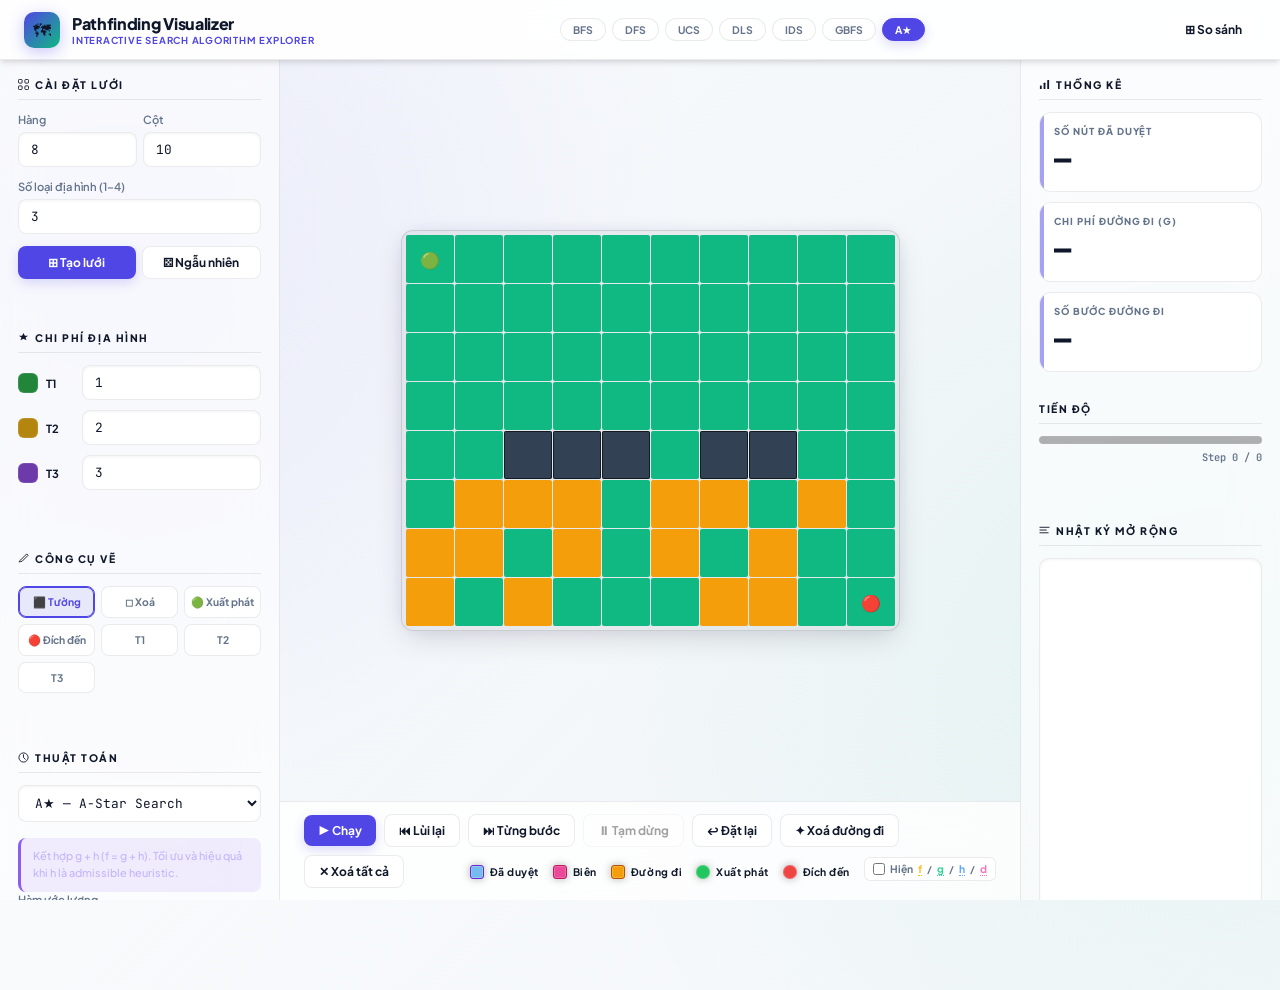
==== commit 408eaedd: "thay doi IDS" ====
--- a/index.html
+++ b/index.html
@@ -304,6 +304,9 @@
             <button class="btn btn-primary" id="btn-run" onclick="startRun()">
               ▶ Chạy
             </button>
+            <button class="btn btn-sec" id="btn-step-back" onclick="stepBack()">
+              ⏮ Lùi lại
+            </button>
             <button class="btn btn-sec" id="btn-step" onclick="stepRun()">
               ⏭ Từng bước
             </button>
@@ -441,23 +444,31 @@
         >
           <!-- Compare playbar -->
           <div class="playbar cmp-playbar">
-            <button
-              class="btn btn-primary"
-              id="btn-cmp-run"
-              onclick="runComparison()"
-            >
+            <button class="btn btn-primary" id="btn-cmp-run" onclick="runComparison()">
               ▶ Chạy so sánh
+            </button>
+            <button class="btn btn-sec" id="btn-cmp-step-back" onclick="stepBackCompare()">
+              ⏮ Lùi lại
+            </button>
+            <button class="btn btn-sec" id="btn-cmp-step" onclick="stepCompare()">
+              ⏭ Từng bước
             </button>
             <button
               class="btn btn-sec"
-              id="btn-cmp-stop"
-              onclick="stopCompare()"
+              id="btn-cmp-pause"
+              onclick="pauseCompare()"
               disabled
             >
-              ⏹ Dừng
+              ⏸ Tạm dừng
             </button>
             <button class="btn btn-sec" onclick="resetComparison()">
-              ↩ Reset
+              ↩ Đặt lại
+            </button>
+            <button class="btn btn-sec" onclick="clearVisCompareAllAction()">
+              ✦ Xoá đường đi
+            </button>
+            <button class="btn btn-sec" onclick="clearAll()">
+              ✕ Xoá tất cả
             </button>
             <div class="playbar-spacer"></div>
             <div class="cmp-legend">
@@ -465,9 +476,9 @@
                 <div
                   class="leg-dot"
                   style="
-                    background: rgba(79, 70, 229, 0.4);
+                    background: var(--vis-bg);
+                    border: 1.5px solid var(--vis-border);
                     border-radius: 3px;
-                    outline: 1px solid rgba(79, 70, 229, 0.6);
                   "
                 ></div>
                 Đã duyệt
@@ -476,7 +487,8 @@
                 <div
                   class="leg-dot"
                   style="
-                    background: rgba(236, 72, 153, 0.3);
+                    background: var(--front-bg);
+                    border: 1.5px solid var(--front-border);
                     border-radius: 3px;
                   "
                 ></div>
@@ -485,7 +497,7 @@
               <div class="leg-item">
                 <div
                   class="leg-dot"
-                  style="background: #fbbf24; border-radius: 3px; outline: 1px solid #f59e0b"
+                  style="background: var(--path-bg); border-radius: 3px; outline: 1px solid var(--path-border)"
                 ></div>
                 Đường đi
               </div>
--- a/style.css
+++ b/style.css
@@ -33,7 +33,7 @@
   --vis-border: #6d28d9;
   --front-bg: #ec4899; /* Solid Vibrant Pink */
   --front-border: #be185d;
-  /*--path-bg: #f59e0b; /* Solid Amber Path */
+  --path-bg: #f59e0b; /* Solid Amber Path */
   --path-border: #b45309;
 
   --shadow-sm: 0 1px 2px 0 rgba(0, 0, 0, 0.05);
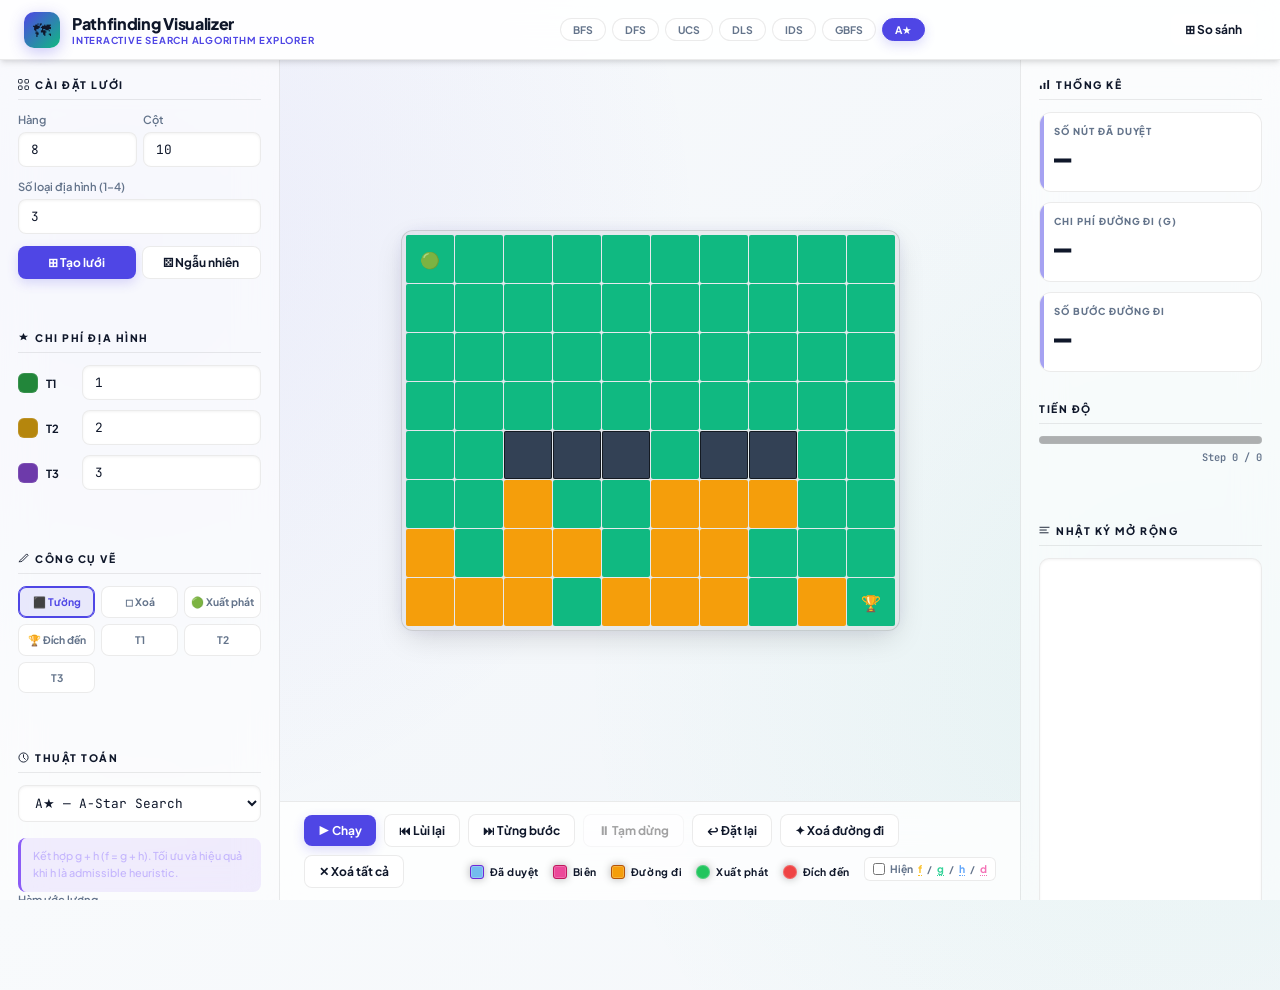
==== commit 6efe6468: "big update" ====
--- a/index.html
+++ b/index.html
@@ -1,614 +1,467 @@
 <!doctype html>
 <html lang="vi">
-  <head>
-    <meta charset="UTF-8" />
-    <meta name="viewport" content="width=device-width, initial-scale=1.0" />
-    <title>Pathfinding Visualizer</title>
-    <link rel="stylesheet" href="style.css" />
-  </head>
-  <body>
-    <div class="bg-flare"></div>
-    <header>
-      <div class="brand">
-        <div class="brand-icon">🗺</div>
-        <div class="brand-text">
-          <h1>Pathfinding Visualizer</h1>
-          <p>INTERACTIVE SEARCH ALGORITHM EXPLORER</p>
-        </div>
-      </div>
-
-      <div class="header-pills" id="algo-pills">
-        <span class="pill" data-a="BFS" onclick="selectAlgo('BFS')">BFS</span>
-        <span class="pill" data-a="DFS" onclick="selectAlgo('DFS')">DFS</span>
-        <span class="pill" data-a="UCS" onclick="selectAlgo('UCS')">UCS</span>
-        <span class="pill" data-a="DLS" onclick="selectAlgo('DLS')">DLS</span>
-        <span class="pill" data-a="IDS" onclick="selectAlgo('IDS')">IDS</span>
-        <span class="pill" data-a="GBFS" onclick="selectAlgo('GBFS')">GBFS</span>
-        <span class="pill active" data-a="Astar" onclick="selectAlgo('Astar')">A★</span>
-      </div>
-
-      <button
-        class="btn btn-compare-hdr"
-        id="btn-compare-toggle"
-        onclick="toggleCompareMode()"
-      >
-        ⊞ So sánh
-      </button>
-    </header>
-
-    <div class="app">
-      <!-- ── LEFT PANEL ── -->
-      <div class="panel">
-        <!-- Grid Setup -->
-        <div class="sec">
-          <div class="sec-title">
-            <svg width="11" height="11" viewBox="0 0 12 12" fill="none">
-              <rect
-                x=".5"
-                y=".5"
-                width="4"
-                height="4"
-                rx="1"
-                stroke="currentColor"
-              />
-              <rect
-                x="7.5"
-                y=".5"
-                width="4"
-                height="4"
-                rx="1"
-                stroke="currentColor"
-              />
-              <rect
-                x=".5"
-                y="7.5"
-                width="4"
-                height="4"
-                rx="1"
-                stroke="currentColor"
-              />
-              <rect
-                x="7.5"
-                y="7.5"
-                width="4"
-                height="4"
-                rx="1"
-                stroke="currentColor"
-              />
-            </svg>
-            Cài đặt lưới
-          </div>
-          <div style="display: grid; grid-template-columns: 1fr 1fr; gap: 6px">
-            <div>
-              <label>Hàng</label>
-              <input
-                type="number"
-                id="rows"
-                value="8"
-                min="3"
-                max="30"
-                onchange="buildGrid()"
-              />
-            </div>
-            <div>
-              <label>Cột</label>
-              <input
-                type="number"
-                id="cols"
-                value="10"
-                min="3"
-                max="40"
-                onchange="buildGrid()"
-              />
-            </div>
-          </div>
-          <label>Số loại địa hình (1–4)</label>
-          <input
-            type="number"
-            id="tcnt"
-            value="3"
-            min="1"
-            max="4"
-            onchange="updateTerrainUI()"
-          />
-          <div class="btn-group">
-            <button class="btn btn-primary" onclick="buildGrid()">
-              ⊞ Tạo lưới
-            </button>
-            <button class="btn btn-sec" onclick="genRandom()">
-              ⚄ Ngẫu nhiên
-            </button>
-          </div>
-        </div>
-
-        <div class="sep"></div>
-
-        <!-- Terrain Costs -->
-        <div class="sec">
-          <div class="sec-title">
-            <svg width="11" height="11" viewBox="0 0 12 12" fill="currentColor">
-              <path d="M6 1l1.5 3H11l-2.75 2 1 3L6 7.25 2.75 9l1-3L1 4h3.5z" />
-            </svg>
-            Chi phí địa hình
-          </div>
-          <div id="terrain-ui"></div>
-        </div>
-
-        <div class="sep"></div>
-
-        <!-- Draw Tool -->
-        <div class="sec">
-          <div class="sec-title">
-            <svg width="11" height="11" viewBox="0 0 12 12" fill="none">
-              <path
-                d="M1 9.5l2-2L9.5 1l1.5 1.5-6.5 6.5-2 .5z"
-                stroke="currentColor"
-                stroke-linejoin="round"
-              />
-            </svg>
-            Công cụ vẽ
-          </div>
-          <div class="draw-grid" id="draw-modes"></div>
-        </div>
-
-        <div class="sep"></div>
-
-        <!-- Algorithm (single mode) -->
-        <div class="sec" id="algo-sec">
-          <div class="sec-title">
-            <svg width="11" height="11" viewBox="0 0 12 12" fill="none">
-              <circle cx="6" cy="6" r="5" stroke="currentColor" />
-              <path
-                d="M6 3v3l2 2"
-                stroke="currentColor"
-                stroke-linecap="round"
-              />
-            </svg>
-            Thuật toán
-          </div>
-          <select id="algo" onchange="onAlgoChange()">
-            <option value="BFS">BFS — Breadth-First Search</option>
-            <option value="DFS">DFS — Depth-First Search</option>
-            <option value="UCS">UCS — Uniform-Cost Search</option>
-            <option value="DLS">DLS — Depth-Limited Search</option>
-            <option value="IDS">IDS — Iterative Deepening DLS</option>
-            <option value="GBFS">GBFS — Greedy Best-First</option>
-            <option value="Astar" selected>A★ — A-Star Search</option>
-          </select>
-          <div id="algo-desc" class="algo-desc"></div>
-          <div id="dls-p" class="extra-params" style="display: none">
-            <span class="tc-label">Độ sâu cần duyệt:</span>
-            <div style="display: flex; align-items: center; gap: 10px">
-              <input
-                type="number"
-                id="dls-lim"
-                value="15"
-                min="1"
-                max="999"
-                class="tf"
-                style="width: 70px"
-              />
-              <label
-                style="
+
+<head>
+  <meta charset="UTF-8" />
+  <meta name="viewport" content="width=device-width, initial-scale=1.0" />
+  <title>Pathfinding Visualizer</title>
+  <link rel="stylesheet" href="style.css" />
+</head>
+
+<body>
+  <div class="bg-flare"></div>
+  <header>
+    <div class="brand">
+      <div class="brand-icon">🗺</div>
+      <div class="brand-text">
+        <h1>Pathfinding Visualizer</h1>
+        <p>INTERACTIVE SEARCH ALGORITHM EXPLORER</p>
+      </div>
+    </div>
+
+    <div class="header-pills" id="algo-pills">
+      <span class="pill" data-a="BFS" onclick="selectAlgo('BFS')">BFS</span>
+      <span class="pill" data-a="DFS" onclick="selectAlgo('DFS')">DFS</span>
+      <span class="pill" data-a="UCS" onclick="selectAlgo('UCS')">UCS</span>
+      <span class="pill" data-a="DLS" onclick="selectAlgo('DLS')">DLS</span>
+      <span class="pill" data-a="IDS" onclick="selectAlgo('IDS')">IDS</span>
+      <span class="pill" data-a="GBFS" onclick="selectAlgo('GBFS')">GBFS</span>
+      <span class="pill active" data-a="Astar" onclick="selectAlgo('Astar')">A★</span>
+    </div>
+
+    <button class="btn btn-compare-hdr" id="btn-compare-toggle" onclick="toggleCompareMode()">
+      ⊞ So sánh
+    </button>
+  </header>
+
+  <div class="app">
+    <!-- ── LEFT PANEL ── -->
+    <div class="panel">
+      <!-- Grid Setup -->
+      <div class="sec">
+        <div class="sec-title">
+          <svg width="11" height="11" viewBox="0 0 12 12" fill="none">
+            <rect x=".5" y=".5" width="4" height="4" rx="1" stroke="currentColor" />
+            <rect x="7.5" y=".5" width="4" height="4" rx="1" stroke="currentColor" />
+            <rect x=".5" y="7.5" width="4" height="4" rx="1" stroke="currentColor" />
+            <rect x="7.5" y="7.5" width="4" height="4" rx="1" stroke="currentColor" />
+          </svg>
+          Cài đặt lưới
+        </div>
+        <div style="display: grid; grid-template-columns: 1fr 1fr; gap: 6px">
+          <div>
+            <label>Hàng</label>
+            <input type="number" id="rows" value="8" min="3" max="30" onchange="buildGrid()" />
+          </div>
+          <div>
+            <label>Cột</label>
+            <input type="number" id="cols" value="10" min="3" max="40" onchange="buildGrid()" />
+          </div>
+        </div>
+        <label>Số loại địa hình (1–4)</label>
+        <input type="number" id="tcnt" value="3" min="1" max="4" onchange="updateTerrainUI()" />
+        <div class="btn-group">
+          <button class="btn btn-primary" onclick="buildGrid()">
+            ⊞ Tạo lưới
+          </button>
+          <button class="btn btn-sec" onclick="genRandom()">
+            ⚄ Ngẫu nhiên
+          </button>
+        </div>
+      </div>
+
+      <div class="sep"></div>
+
+      <!-- Terrain Costs -->
+      <div class="sec">
+        <div class="sec-title">
+          <svg width="11" height="11" viewBox="0 0 12 12" fill="currentColor">
+            <path d="M6 1l1.5 3H11l-2.75 2 1 3L6 7.25 2.75 9l1-3L1 4h3.5z" />
+          </svg>
+          Chi phí địa hình
+        </div>
+        <div id="terrain-ui"></div>
+      </div>
+
+      <div class="sep"></div>
+
+      <!-- Draw Tool -->
+      <div class="sec">
+        <div class="sec-title">
+          <svg width="11" height="11" viewBox="0 0 12 12" fill="none">
+            <path d="M1 9.5l2-2L9.5 1l1.5 1.5-6.5 6.5-2 .5z" stroke="currentColor" stroke-linejoin="round" />
+          </svg>
+          Công cụ vẽ
+        </div>
+        <div class="draw-grid" id="draw-modes"></div>
+      </div>
+
+      <div class="sep"></div>
+
+      <!-- Algorithm (single mode) -->
+      <div class="sec" id="algo-sec">
+        <div class="sec-title">
+          <svg width="11" height="11" viewBox="0 0 12 12" fill="none">
+            <circle cx="6" cy="6" r="5" stroke="currentColor" />
+            <path d="M6 3v3l2 2" stroke="currentColor" stroke-linecap="round" />
+          </svg>
+          Thuật toán
+        </div>
+        <select id="algo" onchange="onAlgoChange()">
+          <option value="BFS">BFS — Breadth-First Search</option>
+          <option value="DFS">DFS — Depth-First Search</option>
+          <option value="UCS">UCS — Uniform-Cost Search</option>
+          <option value="DLS">DLS — Depth-Limited Search</option>
+          <option value="IDS">IDS — Iterative Deepening DLS</option>
+          <option value="GBFS">GBFS — Greedy Best-First</option>
+          <option value="Astar" selected>A★ — A-Star Search</option>
+        </select>
+        <div id="algo-desc" class="algo-desc"></div>
+        <div id="dls-p" class="extra-params" style="display: none">
+          <span class="tc-label">Độ sâu cần duyệt:</span>
+          <div style="display: flex; align-items: center; gap: 10px">
+            <input type="number" id="dls-lim" value="15" min="1" max="999" class="tf" style="width: 70px" />
+            <label style="
                   display: flex;
                   align-items: center;
                   gap: 4px;
                   font-size: 0.8rem;
                   color: var(--muted);
                   cursor: pointer;
-                "
-              >
-                <input
-                  type="checkbox"
-                  id="dls-auto"
-                  onchange="
+                ">
+              <input type="checkbox" id="dls-auto" onchange="
                     document.getElementById('dls-lim').disabled = this.checked
-                  "
-                />
-                Tới đích
-              </label>
-            </div>
-          </div>
-          <div id="h-p" class="extra-params" style="display: none">
-            <label>Hàm ước lượng</label>
-            <select id="htype">
-              <option value="0">Manhattan Distance</option>
-              <option value="1">Euclidean Distance</option>
-              <option value="2">Tie-breaking (Manhattan × (1+p))</option>
-            </select>
-            <label>Hệ số nhân</label>
-            <input
-              type="number"
-              id="hmul"
-              value="1.0"
-              min="0.1"
-              max="20"
-              step="0.1"
-            />
-          </div>
-        </div>
-
-        <!-- Compare Algorithm Select (hidden by default) -->
-        <div class="sec" id="cmp-sel-sec" style="display: none">
-          <div class="sec-title">
-            <svg width="11" height="11" viewBox="0 0 12 12" fill="none">
-              <path
-                d="M1 6h10M6 1v10"
-                stroke="currentColor"
-                stroke-linecap="round"
-              />
-            </svg>
-            Chọn thuật toán so sánh
-          </div>
-          <div id="cmp-algo-checks"></div>
-          <div
-            style="
+                  " />
+              Tới đích
+            </label>
+          </div>
+        </div>
+        <div id="h-p" class="extra-params" style="display: none">
+          <label>Hàm ước lượng</label>
+          <select id="htype">
+            <option value="0">Manhattan Distance</option>
+            <option value="1">Euclidean Distance</option>
+            <option value="2">Tie-breaking (Manhattan × (1+p))</option>
+            <option value="3">Landmark Heuristic (ALT)</option>
+          </select>
+          <label>Hệ số nhân</label>
+          <input type="number" id="hmul" value="1.0" min="0.1" max="20" step="0.1" />
+        </div>
+      </div>
+
+      <!-- Compare Algorithm Select (hidden by default) -->
+      <div class="sec" id="cmp-sel-sec" style="display: none">
+        <div class="sec-title">
+          <svg width="11" height="11" viewBox="0 0 12 12" fill="none">
+            <path d="M1 6h10M6 1v10" stroke="currentColor" stroke-linecap="round" />
+          </svg>
+          Cấu hình so sánh
+        </div>
+        <div id="cmp-algo-checks"></div>
+        <div style="
               font-size: 0.62rem;
               color: var(--muted);
               margin-top: 6px;
               line-height: 1.4;
-            "
-          >
-            Chọn 2–7 thuật toán để chạy song song trên cùng một lưới
-          </div>
-        </div>
-
-        <div class="sep"></div>
-
-        <!-- Speed -->
-        <div class="sec">
-          <div class="sec-title">
-            <svg width="11" height="11" viewBox="0 0 12 12" fill="none">
-              <path
-                d="M1 6h10M7 3l3 3-3 3"
-                stroke="currentColor"
-                stroke-linecap="round"
-                stroke-linejoin="round"
-              />
-            </svg>
-            Tốc độ
-          </div>
-          <input type="range" id="speed" min="1" max="10" value="6" />
-          <div
-            style="
+            ">
+          Thêm 2–7 cấu hình thuật toán và Heuristic khác nhau để chạy song song
+        </div>
+      </div>
+
+      <div class="sep"></div>
+
+      <!-- Speed -->
+      <div class="sec">
+        <div class="sec-title">
+          <svg width="11" height="11" viewBox="0 0 12 12" fill="none">
+            <path d="M1 6h10M7 3l3 3-3 3" stroke="currentColor" stroke-linecap="round" stroke-linejoin="round" />
+          </svg>
+          Tốc độ
+        </div>
+        <input type="range" id="speed" min="1" max="10" value="6" />
+        <div style="
               display: flex;
               justify-content: space-between;
               font-size: 0.6rem;
               color: var(--muted);
               font-weight: 600;
-            "
-          >
-            <span>Chậm</span><span>Nhanh</span>
-          </div>
-        </div>
-      </div>
-      <!-- /left panel -->
-
-      <!-- ── CENTER ── -->
-      <div class="center">
-        <!-- Single-algo view -->
-        <div
-          id="main-view"
-          style="
+            ">
+          <span>Chậm</span><span>Nhanh</span>
+        </div>
+      </div>
+    </div>
+    <!-- /left panel -->
+
+    <!-- ── CENTER ── -->
+    <div class="center">
+      <!-- Single-algo view -->
+      <div id="main-view" style="
             display: flex;
             flex-direction: column;
             flex: 1;
             overflow: hidden;
-          "
-        >
-          <div class="grid-wrap">
-            <div id="grid"></div>
-          </div>
-
-          <div class="playbar">
-            <button class="btn btn-primary" id="btn-run" onclick="startRun()">
-              ▶ Chạy
-            </button>
-            <button class="btn btn-sec" id="btn-step-back" onclick="stepBack()">
-              ⏮ Lùi lại
-            </button>
-            <button class="btn btn-sec" id="btn-step" onclick="stepRun()">
-              ⏭ Từng bước
-            </button>
-            <button
-              class="btn btn-sec"
-              id="btn-pause"
-              onclick="pauseRun()"
-              disabled
-            >
-              ⏸ Tạm dừng
-            </button>
-            <button class="btn btn-sec" onclick="doReset()">↩ Đặt lại</button>
-            <button class="btn btn-sec" onclick="clearVis()">
-              ✦ Xoá đường đi
-            </button>
-            <button class="btn btn-sec" onclick="clearAll()">
-              ✕ Xoá tất cả
-            </button>
-
-            <div class="playbar-spacer"></div>
-
-            <div class="legend">
-              <div class="leg-item">
-                <div
-                  class="leg-dot"
-                  style="
+          ">
+        <div class="grid-wrap">
+          <div id="grid"></div>
+        </div>
+
+        <div class="playbar">
+          <button class="btn btn-primary" id="btn-run" onclick="startRun()">
+            ▶ Chạy
+          </button>
+          <button class="btn btn-sec" id="btn-step-back" onclick="stepBack()">
+            ⏮ Lùi lại
+          </button>
+          <button class="btn btn-sec" id="btn-step" onclick="stepRun()">
+            ⏭ Từng bước
+          </button>
+          <button class="btn btn-sec" id="btn-pause" onclick="pauseRun()" disabled>
+            ⏸ Tạm dừng
+          </button>
+          <button class="btn btn-sec" onclick="doReset()">↩ Đặt lại</button>
+          <button class="btn btn-sec" onclick="clearVis()">
+            ✦ Xoá đường đi
+          </button>
+          <button class="btn btn-sec" onclick="clearAll()">
+            ✕ Xoá tất cả
+          </button>
+
+          <div class="playbar-spacer"></div>
+
+          <div class="legend">
+            <div class="leg-item">
+              <div class="leg-dot" style="
                     background: var(--vis-bg);
                     border: 1.5px solid var(--vis-border);
                     border-radius: 3px;
-                  "
-                ></div>
-                Đã duyệt
-              </div>
-              <div class="leg-item">
-                <div
-                  class="leg-dot"
-                  style="
+                  "></div>
+              Đã duyệt
+            </div>
+            <div class="leg-item">
+              <div class="leg-dot" style="
                     background: var(--front-bg);
                     border: 1.5px solid var(--front-border);
                     border-radius: 3px;
-                  "
-                ></div>
-                Biên
-              </div>
-              <div class="leg-item">
-                <div
-                  class="leg-dot"
-                  style="
+                  "></div>
+              Biên
+            </div>
+            <div class="leg-item">
+              <div class="leg-dot" style="
                     background: var(--path-bg);
                     border: 1.5px solid var(--path-border);
                     border-radius: 3px;
-                  "
-                ></div>
-                Đường đi
-              </div>
-              <div class="leg-item">
-                <div
-                  class="leg-dot"
-                  style="background: #22c55e; border-radius: 50%"
-                ></div>
-                Xuất phát
-              </div>
-              <div class="leg-item">
-                <div
-                  class="leg-dot"
-                  style="background: #ef4444; border-radius: 50%"
-                ></div>
-                Đích đến
-              </div>
-
-              <!-- f/g/h/d label toggle -->
-              <label
-                class="lbl-toggle"
-                title="Hiển thị thông số trên ô biên (Rê chuột vào từng biến để xem giải thích)"
-              >
-                <input type="checkbox" id="chk-labels" />
-                Hiện
-                <span
-                  title="f: Tổng chi phí dự kiến tới đích (f = g + h)"
-                  style="
+                  "></div>
+              Đường đi
+            </div>
+            <div class="leg-item">
+              <div class="leg-dot" style="background: #22c55e; border-radius: 50%"></div>
+              Xuất phát
+            </div>
+            <div class="leg-item">
+              <div class="leg-dot" style="background: #ef4444; border-radius: 50%"></div>
+              Đích đến
+            </div>
+
+            <!-- f/g/h/d label toggle -->
+            <label class="lbl-toggle" title="Hiển thị thông số trên ô biên (Rê chuột vào từng biến để xem giải thích)">
+              <input type="checkbox" id="chk-labels" onchange="toggleSingleLabels()" />
+              Hiện
+              <span title="f: Tổng chi phí dự kiến tới đích (f = g + h)" style="
                     color: #fbbf24;
                     font-size: 0.65rem;
                     border-bottom: 1px dotted;
                     cursor: help;
-                  "
-                  >f</span
-                >
-                <span style="color: var(--muted); font-size: 0.6rem">/</span>
-                <span
-                  title="g: Nỗ lực thực tế từ điểm bắt đầu (chi phí)"
-                  style="
+                  ">f</span>
+              <span style="color: var(--muted); font-size: 0.6rem">/</span>
+              <span title="g: Nỗ lực thực tế từ điểm bắt đầu (chi phí)" style="
                     color: #34d399;
                     font-size: 0.65rem;
                     border-bottom: 1px dotted;
                     cursor: help;
-                  "
-                  >g</span
-                >
-                <span style="color: var(--muted); font-size: 0.6rem">/</span>
-                <span
-                  title="h: Heuristic - Khoảng cách ước tính tới đích"
-                  style="
+                  ">g</span>
+              <span style="color: var(--muted); font-size: 0.6rem">/</span>
+              <span title="h: Heuristic - Khoảng cách ước tính tới đích" style="
                     color: #60a5fa;
                     font-size: 0.65rem;
                     border-bottom: 1px dotted;
                     cursor: help;
-                  "
-                  >h</span
-                >
-                <span style="color: var(--muted); font-size: 0.6rem">/</span>
-                <span
-                  title="d: Số bước đi từ điểm bắt đầu (độ sâu)"
-                  style="
+                  ">h</span>
+              <span style="color: var(--muted); font-size: 0.6rem">/</span>
+              <span title="d: Số bước đi từ điểm bắt đầu (độ sâu)" style="
                     color: #f472b6;
                     font-size: 0.65rem;
                     border-bottom: 1px dotted;
                     cursor: help;
-                  "
-                  >d</span
-                >
-              </label>
-            </div>
-          </div>
-        </div>
-
-        <!-- Compare View (hidden by default) -->
-        <div
-          id="compare-view"
-          style="
+                  ">d</span>
+            </label>
+          </div>
+        </div>
+      </div>
+
+      <!-- Compare View (hidden by default) -->
+      <div id="compare-view" style="
             display: none;
             flex-direction: column;
             flex: 1;
             overflow: hidden;
-          "
-        >
-          <!-- Compare playbar -->
-          <div class="playbar cmp-playbar">
-            <button class="btn btn-primary" id="btn-cmp-run" onclick="runComparison()">
-              ▶ Chạy so sánh
-            </button>
-            <button class="btn btn-sec" id="btn-cmp-step-back" onclick="stepBackCompare()">
-              ⏮ Lùi lại
-            </button>
-            <button class="btn btn-sec" id="btn-cmp-step" onclick="stepCompare()">
-              ⏭ Từng bước
-            </button>
-            <button
-              class="btn btn-sec"
-              id="btn-cmp-pause"
-              onclick="pauseCompare()"
-              disabled
-            >
-              ⏸ Tạm dừng
-            </button>
-            <button class="btn btn-sec" onclick="resetComparison()">
-              ↩ Đặt lại
-            </button>
-            <button class="btn btn-sec" onclick="clearVisCompareAllAction()">
-              ✦ Xoá đường đi
-            </button>
-            <button class="btn btn-sec" onclick="clearAll()">
-              ✕ Xoá tất cả
-            </button>
-            <div class="playbar-spacer"></div>
-            <div class="cmp-legend">
-              <div class="leg-item">
-                <div
-                  class="leg-dot"
-                  style="
+          ">
+        <!-- Compare playbar -->
+        <div class="playbar cmp-playbar">
+          <button class="btn btn-primary" id="btn-cmp-run" onclick="runComparison()">
+            ▶ Chạy so sánh
+          </button>
+          <button class="btn btn-sec" id="btn-cmp-step-back" onclick="stepBackCompare()">
+            ⏮ Lùi lại
+          </button>
+          <button class="btn btn-sec" id="btn-cmp-step" onclick="stepCompare()">
+            ⏭ Từng bước
+          </button>
+          <button class="btn btn-sec" id="btn-cmp-pause" onclick="pauseCompare()" disabled>
+            ⏸ Tạm dừng
+          </button>
+          <button class="btn btn-sec" onclick="resetComparison()">
+            ↩ Đặt lại
+          </button>
+          <button class="btn btn-sec" onclick="clearVisCompareAllAction()">
+            ✦ Xoá đường đi
+          </button>
+          <button class="btn btn-sec" onclick="clearAll()">
+            ✕ Xoá tất cả
+          </button>
+          <div class="playbar-spacer"></div>
+          <div class="cmp-legend">
+            <div class="leg-item">
+              <div class="leg-dot" style="
                     background: var(--vis-bg);
                     border: 1.5px solid var(--vis-border);
                     border-radius: 3px;
-                  "
-                ></div>
-                Đã duyệt
-              </div>
-              <div class="leg-item">
-                <div
-                  class="leg-dot"
-                  style="
+                  "></div>
+              Đã duyệt
+            </div>
+            <div class="leg-item">
+              <div class="leg-dot" style="
                     background: var(--front-bg);
                     border: 1.5px solid var(--front-border);
                     border-radius: 3px;
-                  "
-                ></div>
-                Biên
-              </div>
-              <div class="leg-item">
-                <div
-                  class="leg-dot"
-                  style="background: var(--path-bg); border-radius: 3px; outline: 1px solid var(--path-border)"
-                ></div>
-                Đường đi
-              </div>
-            </div>
-          </div>
-
-          <!-- Grids container -->
-          <div
-            id="cmp-scroll"
-            style="flex: 1; overflow: auto; padding: 12px 14px 8px"
-          >
-            <div id="cmp-grids" class="cmp-grids-container"></div>
-            <div id="cmp-results-table" class="cmp-results-wrap"></div>
-          </div>
-        </div>
-      </div>
-      <!-- /center -->
-
-      <!-- ── RIGHT PANEL ── -->
-      <div class="panel panel-r">
-        <!-- Statistics -->
-        <div class="sec" id="single-stats">
-          <div class="sec-title">
-            <svg width="11" height="11" viewBox="0 0 12 12" fill="none">
-              <rect
-                x="1"
-                y="7"
-                width="2"
-                height="4"
-                rx=".5"
-                fill="currentColor"
-              />
-              <rect
-                x="5"
-                y="4"
-                width="2"
-                height="7"
-                rx=".5"
-                fill="currentColor"
-              />
-              <rect
-                x="9"
-                y="1"
-                width="2"
-                height="10"
-                rx=".5"
-                fill="currentColor"
-              />
-            </svg>
-            Thống kê
-          </div>
-          <div class="stat-card">
-            <div class="stat-lbl">Số nút đã duyệt</div>
-            <div class="stat-val" id="s-exp">—</div>
-          </div>
-          <div class="stat-card">
-            <div class="stat-lbl">Chi phí đường đi (g)</div>
-            <div class="stat-val" id="s-cost">—</div>
-          </div>
-          <div class="stat-card">
-            <div class="stat-lbl">Số bước đường đi</div>
-            <div class="stat-val" id="s-len">—</div>
-          </div>
-          <div class="stat-card" id="s-depth-card" style="display: none">
-            <div class="stat-lbl">Độ sâu hiện tại</div>
-            <div class="stat-val sm">
-              <span class="depth-badge" id="s-depth">0</span>
-            </div>
-          </div>
-        </div>
-
-        <!-- Progress -->
-        <div class="sec" id="single-progress">
-          <div class="sec-title">Tiến độ</div>
-          <div class="pbar-wrap">
-            <div class="pbar-bg">
-              <div class="pbar-fill" id="pbar" style="width: 0%"></div>
-            </div>
-            <div class="pbar-lbl" id="pbar-lbl">Bước 0 / 0</div>
-          </div>
-        </div>
-
-        <!-- Compare progress (shown in compare mode) -->
-        <div class="sec" id="cmp-progress-sec" style="display: none">
-          <div class="sec-title">Tiến độ so sánh</div>
-          <div id="cmp-progress-list"></div>
-        </div>
-
-        <div class="sep"></div>
-
-        <!-- Expansion Log -->
-        <div
-          class="sec"
-          style="display: flex; flex-direction: column; flex-shrink: 0"
-        >
-          <div class="sec-title">
-            <svg width="11" height="11" viewBox="0 0 12 12" fill="none">
-              <path
-                d="M1 2.5h10M1 5.5h7M1 8.5h9"
-                stroke="currentColor"
-                stroke-linecap="round"
-              />
-            </svg>
-            Nhật ký mở rộng
-          </div>
-          <div class="log" id="log"></div>
-        </div>
-      </div>
-      <!-- /right panel -->
+                  "></div>
+              Biên
+            </div>
+            <div class="leg-item">
+              <div class="leg-dot"
+                style="background: var(--path-bg); border-radius: 3px; outline: 1px solid var(--path-border)"></div>
+              Đường đi
+            </div>
+
+            <!-- f/g/h/d label toggle for compare mode -->
+            <label class="lbl-toggle" title="Hiển thị thông số trên ô biên (Rê chuột vào từng biến để xem giải thích)">
+              <input type="checkbox" id="chk-labels-cmp" onchange="toggleCmpLabels()" />
+              Hiện
+              <span title="f: Tổng chi phí dự kiến tới đích (f = g + h)" style="
+                    color: #fbbf24;
+                    font-size: 0.65rem;
+                    border-bottom: 1px dotted;
+                    cursor: help;
+                  ">f</span>
+              <span style="color: var(--muted); font-size: 0.6rem">/</span>
+              <span title="g: Nỗ lực thực tế từ điểm bắt đầu (chi phí)" style="
+                    color: #34d399;
+                    font-size: 0.65rem;
+                    border-bottom: 1px dotted;
+                    cursor: help;
+                  ">g</span>
+              <span style="color: var(--muted); font-size: 0.6rem">/</span>
+              <span title="h: Heuristic - Khoảng cách ước tính tới đích" style="
+                    color: #60a5fa;
+                    font-size: 0.65rem;
+                    border-bottom: 1px dotted;
+                    cursor: help;
+                  ">h</span>
+              <span style="color: var(--muted); font-size: 0.6rem">/</span>
+              <span title="d: Số bước đi từ điểm bắt đầu (độ sâu)" style="
+                    color: #f472b6;
+                    font-size: 0.65rem;
+                    border-bottom: 1px dotted;
+                    cursor: help;
+                  ">d</span>
+            </label>
+          </div>
+        </div>
+
+        <!-- Grids container -->
+        <div id="cmp-scroll" style="flex: 1; overflow: auto; padding: 12px 14px 8px">
+          <div id="cmp-grids" class="cmp-grids-container"></div>
+          <div id="cmp-results-table" class="cmp-results-wrap"></div>
+        </div>
+      </div>
     </div>
-
-    <script src="script.js"></script>
-  </body>
-</html>
+    <!-- /center -->
+
+    <!-- ── RIGHT PANEL ── -->
+    <div class="panel panel-r">
+      <!-- Statistics -->
+      <div class="sec" id="single-stats">
+        <div class="sec-title">
+          <svg width="11" height="11" viewBox="0 0 12 12" fill="none">
+            <rect x="1" y="7" width="2" height="4" rx=".5" fill="currentColor" />
+            <rect x="5" y="4" width="2" height="7" rx=".5" fill="currentColor" />
+            <rect x="9" y="1" width="2" height="10" rx=".5" fill="currentColor" />
+          </svg>
+          Thống kê
+        </div>
+        <div class="stat-card">
+          <div class="stat-lbl">Số nút đã duyệt</div>
+          <div class="stat-val" id="s-exp">—</div>
+        </div>
+        <div class="stat-card">
+          <div class="stat-lbl">Chi phí đường đi (g)</div>
+          <div class="stat-val" id="s-cost">—</div>
+        </div>
+        <div class="stat-card">
+          <div class="stat-lbl">Số bước đường đi</div>
+          <div class="stat-val" id="s-len">—</div>
+        </div>
+        <div class="stat-card" id="s-depth-card" style="display: none">
+          <div class="stat-lbl">Độ sâu hiện tại</div>
+          <div class="stat-val sm">
+            <span class="depth-badge" id="s-depth">0</span>
+          </div>
+        </div>
+      </div>
+
+      <!-- Progress -->
+      <div class="sec" id="single-progress">
+        <div class="sec-title">Tiến độ</div>
+        <div class="pbar-wrap">
+          <div class="pbar-bg">
+            <div class="pbar-fill" id="pbar" style="width: 0%"></div>
+          </div>
+          <div class="pbar-lbl" id="pbar-lbl">Bước 0 / 0</div>
+        </div>
+      </div>
+
+      <!-- Compare progress (shown in compare mode) -->
+      <div class="sec" id="cmp-progress-sec" style="display: none">
+        <div class="sec-title">Tiến độ so sánh</div>
+        <div id="cmp-progress-list"></div>
+      </div>
+
+      <div class="sep"></div>
+
+      <!-- Expansion Log -->
+      <div class="sec" style="display: flex; flex-direction: column; flex-shrink: 0">
+        <div class="sec-title">
+          <svg width="11" height="11" viewBox="0 0 12 12" fill="none">
+            <path d="M1 2.5h10M1 5.5h7M1 8.5h9" stroke="currentColor" stroke-linecap="round" />
+          </svg>
+          Nhật ký mở rộng
+        </div>
+        <div class="log" id="log"></div>
+      </div>
+    </div>
+    <!-- /right panel -->
+  </div>
+
+  <script src="script.js"></script>
+</body>
+
+</html>
--- a/style.css
+++ b/style.css
@@ -466,11 +466,15 @@
   box-shadow: inset 0 0 0 1px var(--front-border);
 }
 .cell.onpath .cell-ov {
-  background: var(--path-bg);
+  background: rgba(245, 158, 11, 0.38);
   box-shadow:
-    inset 0 0 0 2px var(--path-border),
-    0 0 15px var(--path-border);
+    inset 0 0 0 2.5px var(--path-border),
+    0 0 12px rgba(245, 158, 11, 0.55),
+    0 0 3px rgba(255,255,255,0.4) inset;
+  outline: 2px solid var(--path-border);
+  outline-offset: -1px;
   z-index: 4;
+  backdrop-filter: brightness(1.08);
 }
 
 .cell-mk {
@@ -572,9 +576,11 @@
     opacity: 0;
   }
   50% {
-    transform: scale(1.4);
-    background: #fff;
-    box-shadow: 0 0 20px #fff;
+    transform: scale(1.25);
+    background: rgba(245, 158, 11, 0.55);
+    box-shadow:
+      inset 0 0 0 2.5px var(--path-border),
+      0 0 22px rgba(245, 158, 11, 0.8);
   }
   100% {
     transform: scale(1);
@@ -974,36 +980,105 @@
   text-align: right;
 }
 
-/* Compare Checkboxes */
-.cmp-check-label {
-  display: flex;
-  align-items: center;
+/* Compare Runners Management List */
+.cmp-runners-list {
+  display: flex;
+  flex-direction: column;
   gap: 8px;
-  padding: 6px 8px;
+  margin-bottom: 12px;
+}
+.cmp-runner-item {
+  display: flex;
+  align-items: center;
+  gap: 8px;
+  padding: 8px 12px;
+  background: var(--surface2);
+  border: 1px solid var(--border);
   border-radius: 8px;
-  margin-bottom: 5px;
+  box-shadow: var(--shadow-sm);
+  transition: all 0.2s ease-in-out;
+}
+.cmp-runner-item:hover {
+  border-color: var(--border-s);
+  transform: translateY(-1px);
+  box-shadow: var(--shadow);
+}
+.cmp-runner-badge {
+  width: 12px;
+  height: 12px;
+  border-radius: 50%;
+  flex-shrink: 0;
+  box-shadow: 0 0 6px rgba(0, 0, 0, 0.15);
+}
+.cmp-runner-select {
+  flex: 1;
+  margin: 0 !important;
+  padding: 4px 8px !important;
+  font-size: 0.75rem !important;
+  border-radius: 6px !important;
+  background: var(--surface3) !important;
+  border: 1px solid var(--border) !important;
+  color: var(--text) !important;
+  font-family: "Plus Jakarta Sans", sans-serif !important;
+  font-weight: 600;
+}
+.cmp-runner-select:focus {
+  border-color: var(--accent) !important;
+  box-shadow: 0 0 0 2px var(--accent-bg) !important;
+}
+.btn-delete-runner {
+  display: inline-flex;
+  align-items: center;
+  justify-content: center;
+  width: 22px;
+  height: 22px;
+  border: 1px solid rgba(244, 63, 94, 0.2);
+  background: rgba(244, 63, 94, 0.05);
+  color: var(--red);
+  border-radius: 6px;
   cursor: pointer;
-  transition: all 0.2s;
-  border: 1px solid transparent;
-  background: rgba(255, 255, 255, 0.02);
-}
-.cmp-check-label:hover {
-  background: var(--surface2);
-  border-color: var(--border);
-}
-.cmp-check-label input[type="checkbox"] {
-  width: 14px;
-  height: 14px;
-  accent-color: var(--accent);
+  font-size: 0.7rem;
+  font-weight: 700;
+  transition: all 0.15s ease;
+}
+.btn-delete-runner:hover {
+  background: var(--red);
+  color: #fff;
+  border-color: var(--red);
+  box-shadow: 0 2px 6px rgba(244, 63, 94, 0.3);
+}
+.btn-add-runner {
+  display: inline-flex;
+  align-items: center;
+  justify-content: center;
+  width: 100%;
+  padding: 8px 12px;
+  border-radius: 8px;
+  font-size: 0.75rem;
+  font-weight: 700;
+  background: var(--accent-bg);
+  color: var(--accent);
+  border: 1px dashed var(--accent);
   cursor: pointer;
-  margin: 0;
-}
-.cmp-check-badge {
-  padding: 3px 10px;
-  border-radius: 99px;
-  font-size: 0.65rem;
-  font-weight: 800;
-  letter-spacing: 0.05em;
-  color: #111;
-  font-family: "JetBrains Mono", monospace;
-}
+  transition: all 0.2s ease;
+  margin-top: 8px;
+}
+.btn-add-runner:hover {
+  background: var(--accent);
+  color: #fff;
+  border-style: solid;
+  box-shadow: var(--accent-shadow);
+  transform: translateY(-1px);
+}
+
+
+/* Compare Mode dynamic cell info labels styling */
+.cmp-mini-grid .cell-info {
+  gap: 0.5px;
+  padding: 0.5px;
+}
+.cmp-mini-grid .cell-info span {
+  font-size: clamp(5px, 0.6vw, 7px);
+  padding: 0px 1px;
+  border-radius: 1px;
+}
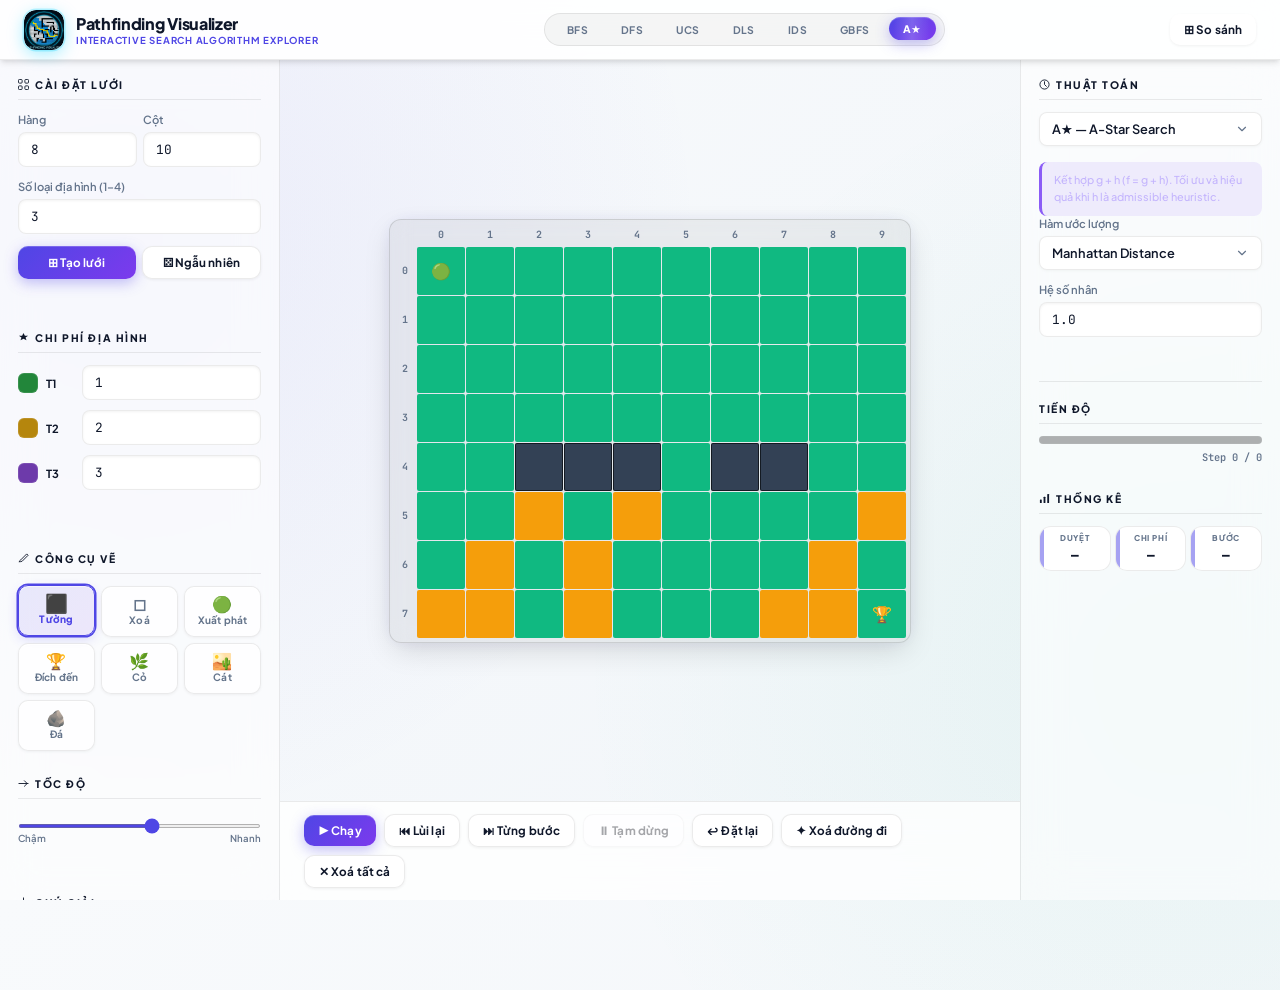
==== commit 6c01857e: "update" ====
--- a/index.html
+++ b/index.html
@@ -12,7 +12,9 @@
   <div class="bg-flare"></div>
   <header>
     <div class="brand">
-      <div class="brand-icon">🗺</div>
+      <div class="brand-icon">
+        <img src="img/logo.png" alt="Pathfinding Visualizer Logo">
+      </div>
       <div class="brand-text">
         <h1>Pathfinding Visualizer</h1>
         <p>INTERACTIVE SEARCH ALGORITHM EXPLORER</p>
@@ -96,79 +98,7 @@
         <div class="draw-grid" id="draw-modes"></div>
       </div>
 
-      <div class="sep"></div>
-
-      <!-- Algorithm (single mode) -->
-      <div class="sec" id="algo-sec">
-        <div class="sec-title">
-          <svg width="11" height="11" viewBox="0 0 12 12" fill="none">
-            <circle cx="6" cy="6" r="5" stroke="currentColor" />
-            <path d="M6 3v3l2 2" stroke="currentColor" stroke-linecap="round" />
-          </svg>
-          Thuật toán
-        </div>
-        <select id="algo" onchange="onAlgoChange()">
-          <option value="BFS">BFS — Breadth-First Search</option>
-          <option value="DFS">DFS — Depth-First Search</option>
-          <option value="UCS">UCS — Uniform-Cost Search</option>
-          <option value="DLS">DLS — Depth-Limited Search</option>
-          <option value="IDS">IDS — Iterative Deepening DLS</option>
-          <option value="GBFS">GBFS — Greedy Best-First</option>
-          <option value="Astar" selected>A★ — A-Star Search</option>
-        </select>
-        <div id="algo-desc" class="algo-desc"></div>
-        <div id="dls-p" class="extra-params" style="display: none">
-          <span class="tc-label">Độ sâu cần duyệt:</span>
-          <div style="display: flex; align-items: center; gap: 10px">
-            <input type="number" id="dls-lim" value="15" min="1" max="999" class="tf" style="width: 70px" />
-            <label style="
-                  display: flex;
-                  align-items: center;
-                  gap: 4px;
-                  font-size: 0.8rem;
-                  color: var(--muted);
-                  cursor: pointer;
-                ">
-              <input type="checkbox" id="dls-auto" onchange="
-                    document.getElementById('dls-lim').disabled = this.checked
-                  " />
-              Tới đích
-            </label>
-          </div>
-        </div>
-        <div id="h-p" class="extra-params" style="display: none">
-          <label>Hàm ước lượng</label>
-          <select id="htype">
-            <option value="0">Manhattan Distance</option>
-            <option value="1">Euclidean Distance</option>
-            <option value="2">Tie-breaking (Manhattan × (1+p))</option>
-            <option value="3">Landmark Heuristic (ALT)</option>
-          </select>
-          <label>Hệ số nhân</label>
-          <input type="number" id="hmul" value="1.0" min="0.1" max="20" step="0.1" />
-        </div>
-      </div>
-
-      <!-- Compare Algorithm Select (hidden by default) -->
-      <div class="sec" id="cmp-sel-sec" style="display: none">
-        <div class="sec-title">
-          <svg width="11" height="11" viewBox="0 0 12 12" fill="none">
-            <path d="M1 6h10M6 1v10" stroke="currentColor" stroke-linecap="round" />
-          </svg>
-          Cấu hình so sánh
-        </div>
-        <div id="cmp-algo-checks"></div>
-        <div style="
-              font-size: 0.62rem;
-              color: var(--muted);
-              margin-top: 6px;
-              line-height: 1.4;
-            ">
-          Thêm 2–7 cấu hình thuật toán và Heuristic khác nhau để chạy song song
-        </div>
-      </div>
-
-      <div class="sep"></div>
+
 
       <!-- Speed -->
       <div class="sec">
@@ -187,6 +117,53 @@
               font-weight: 600;
             ">
           <span>Chậm</span><span>Nhanh</span>
+        </div>
+    </div>
+
+      <div class="sep"></div>
+
+      <!-- Legend -->
+      <div class="sec">
+        <div class="sec-title">
+          <svg width="11" height="11" viewBox="0 0 12 12" fill="none">
+            <path d="M6 1v10M1 6h10" stroke="currentColor" stroke-linecap="round"/>
+          </svg>
+          Chú giải
+        </div>
+        <div class="legend" style="flex-direction: column; align-items: flex-start; margin-left: 0;">
+          <div class="leg-item">
+            <div class="leg-dot" style="background: var(--vis-bg); border: 1.5px solid var(--vis-border); border-radius: 3px;"></div>
+            Đã duyệt
+          </div>
+          <div class="leg-item">
+            <div class="leg-dot" style="background: var(--front-bg); border: 1.5px solid var(--front-border); border-radius: 3px;"></div>
+            Biên
+          </div>
+          <div class="leg-item">
+            <div class="leg-dot" style="background: var(--path-bg); border: 1.5px solid var(--path-border); border-radius: 3px;"></div>
+            Đường đi
+          </div>
+          <div class="leg-item">
+            <div class="leg-dot" style="background: #22c55e; border-radius: 50%"></div>
+            Xuất phát
+          </div>
+          <div class="leg-item">
+            <div class="leg-dot" style="background: #ef4444; border-radius: 50%"></div>
+            Đích đến
+          </div>
+
+          <!-- f/g/h/d label toggle -->
+          <label class="lbl-toggle" title="Hiển thị thông số trên ô biên (Rê chuột vào từng biến để xem giải thích)" style="margin-left: 0; margin-top: 8px;">
+            <input type="checkbox" id="chk-labels" onchange="toggleSingleLabels()" />
+            Hiện
+            <span title="f: Tổng chi phí dự kiến tới đích (f = g + h)" style="color: #fbbf24; font-size: 0.65rem; border-bottom: 1px dotted; cursor: help;">f</span>
+            <span style="color: var(--muted); font-size: 0.6rem">/</span>
+            <span title="g: Nỗ lực thực tế từ điểm bắt đầu (chi phí)" style="color: #34d399; font-size: 0.65rem; border-bottom: 1px dotted; cursor: help;">g</span>
+            <span style="color: var(--muted); font-size: 0.6rem">/</span>
+            <span title="h: Heuristic - Khoảng cách ước tính tới đích" style="color: #60a5fa; font-size: 0.65rem; border-bottom: 1px dotted; cursor: help;">h</span>
+            <span style="color: var(--muted); font-size: 0.6rem">/</span>
+            <span title="d: Số bước đi từ điểm bắt đầu (độ sâu)" style="color: #f472b6; font-size: 0.65rem; border-bottom: 1px dotted; cursor: help;">d</span>
+          </label>
         </div>
       </div>
     </div>
@@ -205,6 +182,24 @@
           <div id="grid"></div>
         </div>
 
+        <!-- Data Structure Visualizer -->
+        <div class="sec" id="ds-vis-sec" style="display:none; padding: 10px 16px; margin: 0 24px 12px 24px; border-radius: 12px; border: 1px solid var(--border); box-shadow: var(--shadow-3d); background: rgba(255, 255, 255, 0.7); backdrop-filter: blur(10px);">
+          <div class="sec-title" style="margin-bottom: 6px;">
+            <svg width="11" height="11" viewBox="0 0 12 12" fill="none">
+              <rect x="1" y="1" width="10" height="2.5" rx="1" stroke="currentColor"/>
+              <rect x="1" y="4.8" width="10" height="2.5" rx="1" stroke="currentColor"/>
+              <rect x="1" y="8.5" width="10" height="2.5" rx="1" stroke="currentColor"/>
+            </svg>
+            <span id="ds-vis-label">Queue</span>
+            <span class="ds-size-badge" id="ds-size-badge">0</span>
+          </div>
+          <div class="ds-track-wrap" style="margin-bottom: 0; padding-bottom: 2px;">
+            <div class="ds-track" id="ds-track" style="min-height: 40px; padding: 4px;">
+              <span class="ds-empty">chưa chạy…</span>
+            </div>
+          </div>
+        </div>
+
         <div class="playbar">
           <button class="btn btn-primary" id="btn-run" onclick="startRun()">
             ▶ Chạy
@@ -228,73 +223,7 @@
 
           <div class="playbar-spacer"></div>
 
-          <div class="legend">
-            <div class="leg-item">
-              <div class="leg-dot" style="
-                    background: var(--vis-bg);
-                    border: 1.5px solid var(--vis-border);
-                    border-radius: 3px;
-                  "></div>
-              Đã duyệt
-            </div>
-            <div class="leg-item">
-              <div class="leg-dot" style="
-                    background: var(--front-bg);
-                    border: 1.5px solid var(--front-border);
-                    border-radius: 3px;
-                  "></div>
-              Biên
-            </div>
-            <div class="leg-item">
-              <div class="leg-dot" style="
-                    background: var(--path-bg);
-                    border: 1.5px solid var(--path-border);
-                    border-radius: 3px;
-                  "></div>
-              Đường đi
-            </div>
-            <div class="leg-item">
-              <div class="leg-dot" style="background: #22c55e; border-radius: 50%"></div>
-              Xuất phát
-            </div>
-            <div class="leg-item">
-              <div class="leg-dot" style="background: #ef4444; border-radius: 50%"></div>
-              Đích đến
-            </div>
-
-            <!-- f/g/h/d label toggle -->
-            <label class="lbl-toggle" title="Hiển thị thông số trên ô biên (Rê chuột vào từng biến để xem giải thích)">
-              <input type="checkbox" id="chk-labels" onchange="toggleSingleLabels()" />
-              Hiện
-              <span title="f: Tổng chi phí dự kiến tới đích (f = g + h)" style="
-                    color: #fbbf24;
-                    font-size: 0.65rem;
-                    border-bottom: 1px dotted;
-                    cursor: help;
-                  ">f</span>
-              <span style="color: var(--muted); font-size: 0.6rem">/</span>
-              <span title="g: Nỗ lực thực tế từ điểm bắt đầu (chi phí)" style="
-                    color: #34d399;
-                    font-size: 0.65rem;
-                    border-bottom: 1px dotted;
-                    cursor: help;
-                  ">g</span>
-              <span style="color: var(--muted); font-size: 0.6rem">/</span>
-              <span title="h: Heuristic - Khoảng cách ước tính tới đích" style="
-                    color: #60a5fa;
-                    font-size: 0.65rem;
-                    border-bottom: 1px dotted;
-                    cursor: help;
-                  ">h</span>
-              <span style="color: var(--muted); font-size: 0.6rem">/</span>
-              <span title="d: Số bước đi từ điểm bắt đầu (độ sâu)" style="
-                    color: #f472b6;
-                    font-size: 0.65rem;
-                    border-bottom: 1px dotted;
-                    cursor: help;
-                  ">d</span>
-            </label>
-          </div>
+
         </div>
       </div>
 
@@ -398,35 +327,79 @@
 
     <!-- ── RIGHT PANEL ── -->
     <div class="panel panel-r">
-      <!-- Statistics -->
-      <div class="sec" id="single-stats">
-        <div class="sec-title">
-          <svg width="11" height="11" viewBox="0 0 12 12" fill="none">
-            <rect x="1" y="7" width="2" height="4" rx=".5" fill="currentColor" />
-            <rect x="5" y="4" width="2" height="7" rx=".5" fill="currentColor" />
-            <rect x="9" y="1" width="2" height="10" rx=".5" fill="currentColor" />
-          </svg>
-          Thống kê
-        </div>
-        <div class="stat-card">
-          <div class="stat-lbl">Số nút đã duyệt</div>
-          <div class="stat-val" id="s-exp">—</div>
-        </div>
-        <div class="stat-card">
-          <div class="stat-lbl">Chi phí đường đi (g)</div>
-          <div class="stat-val" id="s-cost">—</div>
-        </div>
-        <div class="stat-card">
-          <div class="stat-lbl">Số bước đường đi</div>
-          <div class="stat-val" id="s-len">—</div>
-        </div>
-        <div class="stat-card" id="s-depth-card" style="display: none">
-          <div class="stat-lbl">Độ sâu hiện tại</div>
-          <div class="stat-val sm">
-            <span class="depth-badge" id="s-depth">0</span>
-          </div>
-        </div>
-      </div>
+      <!-- Algorithm (single mode) -->
+      <div class="sec" id="algo-sec">
+        <div class="sec-title">
+          <svg width="11" height="11" viewBox="0 0 12 12" fill="none">
+            <circle cx="6" cy="6" r="5" stroke="currentColor" />
+            <path d="M6 3v3l2 2" stroke="currentColor" stroke-linecap="round" />
+          </svg>
+          Thuật toán
+        </div>
+        <select id="algo" onchange="onAlgoChange()">
+          <option value="BFS">BFS — Breadth-First Search</option>
+          <option value="DFS">DFS — Depth-First Search</option>
+          <option value="UCS">UCS — Uniform-Cost Search</option>
+          <option value="DLS">DLS — Depth-Limited Search</option>
+          <option value="IDS">IDS — Iterative Deepening DLS</option>
+          <option value="GBFS">GBFS — Greedy Best-First</option>
+          <option value="Astar" selected>A★ — A-Star Search</option>
+        </select>
+        <div id="algo-desc" class="algo-desc"></div>
+        <div id="dls-p" class="extra-params" style="display: none">
+          <span class="tc-label">Độ sâu cần duyệt:</span>
+          <div style="display: flex; align-items: center; gap: 10px">
+            <input type="number" id="dls-lim" value="15" min="1" max="999" class="tf" style="width: 70px" />
+            <label style="
+                  display: flex;
+                  align-items: center;
+                  gap: 4px;
+                  font-size: 0.8rem;
+                  color: var(--muted);
+                  cursor: pointer;
+                ">
+              <input type="checkbox" id="dls-auto" onchange="
+                    document.getElementById('dls-lim').disabled = this.checked
+                  " />
+              Tới đích
+            </label>
+          </div>
+        </div>
+        <div id="h-p" class="extra-params" style="display: none">
+          <label>Hàm ước lượng</label>
+          <select id="htype">
+            <option value="0">Manhattan Distance</option>
+            <option value="1">Euclidean Distance</option>
+            <option value="2">Tie-breaking (Manhattan × (1+p))</option>
+            <option value="3">Landmark Heuristic (ALT)</option>
+          </select>
+          <label>Hệ số nhân</label>
+          <input type="number" id="hmul" value="1.0" min="0.1" max="20" step="0.1" />
+        </div>
+      </div>
+
+      <!-- Compare Algorithm Select (hidden by default) -->
+      <div class="sec" id="cmp-sel-sec" style="display: none">
+        <div class="sec-title">
+          <svg width="11" height="11" viewBox="0 0 12 12" fill="none">
+            <path d="M1 6h10M6 1v10" stroke="currentColor" stroke-linecap="round" />
+          </svg>
+          Cấu hình so sánh
+        </div>
+        <div id="cmp-algo-checks"></div>
+        <div style="
+              font-size: 0.62rem;
+              color: var(--muted);
+              margin-top: 6px;
+              line-height: 1.4;
+            ">
+          Thêm 2–7 cấu hình thuật toán và Heuristic khác nhau để chạy song song
+        </div>
+      </div>
+
+      <div class="sep"></div>
+
+
 
       <!-- Progress -->
       <div class="sec" id="single-progress">
@@ -439,24 +412,48 @@
         </div>
       </div>
 
+
+
+
       <!-- Compare progress (shown in compare mode) -->
       <div class="sec" id="cmp-progress-sec" style="display: none">
         <div class="sec-title">Tiến độ so sánh</div>
         <div id="cmp-progress-list"></div>
       </div>
 
-      <div class="sep"></div>
-
-      <!-- Expansion Log -->
-      <div class="sec" style="display: flex; flex-direction: column; flex-shrink: 0">
-        <div class="sec-title">
-          <svg width="11" height="11" viewBox="0 0 12 12" fill="none">
-            <path d="M1 2.5h10M1 5.5h7M1 8.5h9" stroke="currentColor" stroke-linecap="round" />
-          </svg>
-          Nhật ký mở rộng
-        </div>
-        <div class="log" id="log"></div>
-      </div>
+      <!-- Statistics -->
+      <div class="sec" id="single-stats">
+        <div class="sec-title">
+          <svg width="11" height="11" viewBox="0 0 12 12" fill="none">
+            <rect x="1" y="7" width="2" height="4" rx=".5" fill="currentColor" />
+            <rect x="5" y="4" width="2" height="7" rx=".5" fill="currentColor" />
+            <rect x="9" y="1" width="2" height="10" rx=".5" fill="currentColor" />
+          </svg>
+          Thống kê
+        </div>
+        <div style="display: flex; gap: 4px;">
+          <div class="stat-card" style="flex: 1; padding: 6px 4px; text-align: center;">
+            <div class="stat-lbl" style="font-size: 0.5rem; text-align: center;">Duyệt</div>
+            <div class="stat-val" id="s-exp" style="font-size: 0.8rem; margin-top: 2px;">—</div>
+          </div>
+          <div class="stat-card" style="flex: 1; padding: 6px 4px; text-align: center;">
+            <div class="stat-lbl" style="font-size: 0.5rem; text-align: center;">Chi phí</div>
+            <div class="stat-val" id="s-cost" style="font-size: 0.8rem; margin-top: 2px;">—</div>
+          </div>
+          <div class="stat-card" style="flex: 1; padding: 6px 4px; text-align: center;">
+            <div class="stat-lbl" style="font-size: 0.5rem; text-align: center;">Bước</div>
+            <div class="stat-val" id="s-len" style="font-size: 0.8rem; margin-top: 2px;">—</div>
+          </div>
+          <div class="stat-card" id="s-depth-card" style="flex: 1; padding: 6px 4px; text-align: center; display: none;">
+            <div class="stat-lbl" style="font-size: 0.5rem; text-align: center;">Độ sâu</div>
+            <div class="stat-val sm" style="font-size: 0.8rem; margin-top: 2px;">
+              <span class="depth-badge" id="s-depth" style="padding: 0px 4px; font-size: 0.65rem;">0</span>
+            </div>
+          </div>
+        </div>
+      </div>
+
+
     </div>
     <!-- /right panel -->
   </div>
--- a/style.css
+++ b/style.css
@@ -118,15 +118,24 @@
   gap: 12px;
 }
 .brand-icon {
-  width: 36px;
-  height: 36px;
-  border-radius: 10px;
-  background: linear-gradient(135deg, #4f46e5, #10b981);
-  display: flex;
-  align-items: center;
-  justify-content: center;
-  font-size: 18px;
-  box-shadow: 0 4px 15px rgba(79, 70, 229, 0.3);
+  width: 40px;
+  height: 40px;
+  border-radius: 12px;
+  overflow: hidden;
+  flex-shrink: 0;
+  box-shadow: 0 4px 16px rgba(0, 210, 255, 0.35), 0 0 0 1.5px rgba(0, 210, 255, 0.25);
+  transition: box-shadow 0.3s, transform 0.3s;
+}
+.brand-icon:hover {
+  box-shadow: 0 6px 22px rgba(0, 210, 255, 0.55), 0 0 0 2px rgba(0, 210, 255, 0.4);
+  transform: scale(1.06);
+}
+.brand-icon img {
+  width: 100%;
+  height: 100%;
+  object-fit: cover;
+  display: block;
+  border-radius: inherit;
 }
 .brand-text h1 {
   font-size: 1rem;
@@ -144,59 +153,103 @@
 
 .header-pills {
   display: flex;
-  gap: 6px;
+  gap: 5px;
   flex: 1;
   justify-content: center;
   align-items: center;
+  padding: 4px 8px;
+  background: rgba(0,0,0,0.04);
+  border-radius: 99px;
+  border: 1px solid var(--border);
+  max-width: fit-content;
+  margin: 0 auto;
 }
 .pill {
-  padding: 4px 12px;
+  position: relative;
+  padding: 5px 14px;
   border-radius: 99px;
   font-size: 0.65rem;
   font-weight: 700;
-  background: var(--surface2);
+  background: transparent;
   color: var(--muted);
-  border: 1px solid var(--border);
+  border: none;
   cursor: pointer;
-  transition: all 0.2s cubic-bezier(0.2, 0.8, 0.2, 1);
+  transition: all 0.22s cubic-bezier(0.34, 1.56, 0.64, 1);
+  letter-spacing: 0.04em;
+  overflow: hidden;
+  white-space: nowrap;
+}
+.pill::before {
+  content: '';
+  position: absolute;
+  inset: 0;
+  border-radius: 99px;
+  background: var(--accent);
+  opacity: 0;
+  transition: opacity 0.2s;
+  z-index: 0;
 }
 .pill:hover {
-  border-color: var(--accent);
   color: var(--accent);
-  background: var(--surface3);
-}
+  transform: translateY(-1px);
+}
+.pill:hover::before {
+  opacity: 0.1;
+}
+.pill span { position: relative; z-index: 1; }
 .pill.active {
-  background: var(--accent);
+  background: linear-gradient(135deg, var(--accent) 0%, #7c3aed 100%);
   color: #fff;
-  border-color: var(--accent);
-  box-shadow: var(--accent-shadow);
+  box-shadow: 0 4px 14px rgba(79, 70, 229, 0.35), inset 0 1px 0 rgba(255,255,255,0.2);
+  transform: translateY(-1px);
+  font-weight: 800;
+}
+.pill.active::after {
+  content: '';
+  position: absolute;
+  top: -50%;
+  left: -50%;
+  width: 200%;
+  height: 200%;
+  background: linear-gradient(90deg, transparent 30%, rgba(255,255,255,0.18) 50%, transparent 70%);
+  animation: pill-shimmer 2.5s infinite;
+  border-radius: 99px;
+}
+@keyframes pill-shimmer {
+  0% { transform: translateX(-100%) rotate(25deg); }
+  100% { transform: translateX(100%) rotate(25deg); }
 }
 
 .btn-compare-hdr {
   display: inline-flex;
   align-items: center;
   gap: 6px;
-  padding: 6px 16px;
-  border-radius: 8px;
-  font-size: 0.75rem;
+  padding: 7px 18px;
+  border-radius: 10px;
+  font-size: 0.72rem;
   font-weight: 700;
   cursor: pointer;
-  transition: all 0.2s;
+  transition: all 0.22s cubic-bezier(0.34, 1.56, 0.64, 1);
   background: var(--surface2);
   color: var(--text);
   border: 1px solid var(--border);
   font-family: inherit;
+  letter-spacing: 0.02em;
+  box-shadow: 0 1px 3px rgba(0,0,0,0.06), inset 0 1px 0 rgba(255,255,255,0.8);
 }
 .btn-compare-hdr:hover {
   background: var(--surface3);
-  border-color: var(--border-s);
-  box-shadow: var(--shadow-sm);
+  border-color: var(--accent);
+  color: var(--accent);
+  transform: translateY(-1px);
+  box-shadow: 0 4px 12px rgba(79, 70, 229, 0.15), inset 0 1px 0 rgba(255,255,255,0.8);
 }
 .btn-compare-hdr.active {
-  background: var(--accent-bg);
-  color: var(--accent);
-  border-color: var(--accent);
-  box-shadow: 0 4px 12px rgba(79, 70, 229, 0.15);
+  background: linear-gradient(135deg, var(--accent) 0%, #7c3aed 100%);
+  color: #fff;
+  border-color: transparent;
+  box-shadow: 0 4px 14px rgba(79, 70, 229, 0.35), inset 0 1px 0 rgba(255,255,255,0.2);
+  transform: translateY(-1px);
 }
 
 /* ════ LAYOUT ════ */
@@ -252,8 +305,7 @@
   color: var(--muted);
   margin-bottom: 6px;
 }
-input[type="number"],
-select {
+input[type="number"] {
   width: 100%;
   padding: 8px 12px;
   border: 1px solid var(--border);
@@ -267,10 +319,39 @@
   transition: all 0.2s;
   box-shadow: inset 0 1px 3px rgba(0, 0, 0, 0.05);
 }
+
+select {
+  width: 100%;
+  padding: 8px 12px;
+  border: 1px solid var(--border);
+  border-radius: 8px;
+  font-size: 0.8rem;
+  font-family: inherit;
+  background: #fff;
+  color: var(--text);
+  outline: none;
+  margin-bottom: 12px;
+  transition: all 0.2s;
+  appearance: none;
+  -webkit-appearance: none;
+  background-image: url("data:image/svg+xml;charset=UTF-8,%3Csvg xmlns='http://www.w3.org/2000/svg' viewBox='0 0 24 24' fill='none' stroke='%2364748b' stroke-width='2' stroke-linecap='round' stroke-linejoin='round'%3E%3Cpolyline points='6 9 12 15 18 9'%3E%3C/polyline%3E%3C/svg%3E");
+  background-repeat: no-repeat;
+  background-position: right 12px center;
+  background-size: 14px;
+  padding-right: 32px;
+  cursor: pointer;
+  font-weight: 600;
+  box-shadow: 0 1px 3px rgba(0, 0, 0, 0.04), inset 0 1px 0 rgba(255, 255, 255, 0.9);
+}
+select:hover {
+  border-color: var(--accent);
+  box-shadow: 0 4px 12px rgba(79, 70, 229, 0.08), inset 0 1px 0 rgba(255, 255, 255, 0.9);
+}
+
 input[type="number"]:focus,
 select:focus {
   border-color: var(--accent);
-  box-shadow: 0 0 0 3px rgba(79, 70, 229, 0.1);
+  box-shadow: 0 0 0 3px rgba(79, 70, 229, 0.15);
 }
 input[type="range"] {
   width: 100%;
@@ -287,38 +368,64 @@
   justify-content: center;
   gap: 6px;
   padding: 8px 14px;
-  border-radius: 8px;
-  font-size: 0.75rem;
+  border-radius: 10px;
+  font-size: 0.73rem;
   font-weight: 700;
   cursor: pointer;
   border: none;
-  transition: all 0.2s;
+  transition: all 0.22s cubic-bezier(0.34, 1.56, 0.64, 1);
   font-family: "Plus Jakarta Sans", sans-serif;
+  position: relative;
+  overflow: hidden;
+  letter-spacing: 0.01em;
+}
+.btn::after {
+  content: '';
+  position: absolute;
+  inset: 0;
+  background: rgba(255,255,255,0);
+  transition: background 0.15s;
+  border-radius: inherit;
+}
+.btn:active:not(:disabled)::after {
+  background: rgba(255,255,255,0.15);
 }
 .btn:disabled {
-  opacity: 0.4;
+  opacity: 0.38;
   cursor: not-allowed;
-  filter: grayscale(1);
+  filter: grayscale(0.6);
+  transform: none !important;
 }
 .btn-primary {
-  background: var(--accent);
+  background: linear-gradient(135deg, var(--accent) 0%, #7c3aed 100%);
   color: #fff;
-  box-shadow: var(--accent-shadow);
+  box-shadow: 0 4px 14px rgba(79, 70, 229, 0.35), inset 0 1px 0 rgba(255,255,255,0.2);
 }
 .btn-primary:hover:not(:disabled) {
-  background: var(--accent-h);
-  transform: translateY(-1px);
-  box-shadow: 0 6px 20px rgba(79, 70, 229, 0.3);
+  background: linear-gradient(135deg, var(--accent-h) 0%, #6d28d9 100%);
+  transform: translateY(-2px);
+  box-shadow: 0 8px 22px rgba(79, 70, 229, 0.45), inset 0 1px 0 rgba(255,255,255,0.2);
+}
+.btn-primary:active:not(:disabled) {
+  transform: translateY(0);
+  box-shadow: 0 2px 8px rgba(79, 70, 229, 0.3);
 }
 .btn-sec {
-  background: #fff;
+  background: rgba(255,255,255,0.9);
   color: var(--text);
   border: 1px solid var(--border);
+  box-shadow: 0 1px 3px rgba(0,0,0,0.06), inset 0 1px 0 rgba(255,255,255,0.9);
 }
 .btn-sec:hover:not(:disabled) {
-  background: var(--surface3);
-  border-color: var(--border-s);
+  background: #fff;
+  border-color: var(--accent);
+  color: var(--accent);
   transform: translateY(-1px);
+  box-shadow: 0 4px 12px rgba(79, 70, 229, 0.12), inset 0 1px 0 rgba(255,255,255,0.9);
+}
+.btn-sec:active:not(:disabled) {
+  transform: translateY(0);
+  box-shadow: 0 1px 3px rgba(0,0,0,0.06);
 }
 .btn-group {
   display: flex;
@@ -336,26 +443,49 @@
   margin-bottom: 6px;
 }
 .dm-btn {
-  padding: 8px 4px;
-  border-radius: 8px;
+  padding: 9px 4px;
+  border-radius: 10px;
   border: 1px solid var(--border);
-  background: var(--surface2);
+  background: rgba(255,255,255,0.7);
   cursor: pointer;
-  font-size: 0.65rem;
+  font-size: 0.63rem;
   font-weight: 700;
   text-align: center;
-  transition: all 0.2s;
+  transition: all 0.22s cubic-bezier(0.34, 1.56, 0.64, 1);
   color: var(--muted);
+  box-shadow: 0 1px 3px rgba(0,0,0,0.05), inset 0 1px 0 rgba(255,255,255,0.9);
+  position: relative;
+  overflow: hidden;
+  line-height: 1.3;
+  letter-spacing: 0.02em;
+}
+.dm-btn .dm-icon {
+  display: block;
+  font-size: 1rem;
+  margin-bottom: 2px;
+  line-height: 1;
+  transition: transform 0.2s cubic-bezier(0.34, 1.56, 0.64, 1);
 }
 .dm-btn:hover:not(.active) {
-  background: var(--surface3);
+  background: #fff;
   color: var(--text);
+  border-color: var(--border-s);
+  transform: translateY(-1px);
+  box-shadow: 0 4px 10px rgba(0,0,0,0.08), inset 0 1px 0 rgba(255,255,255,0.9);
+}
+.dm-btn:hover:not(.active) .dm-icon {
+  transform: scale(1.2);
 }
 .dm-btn.active {
   border-color: var(--accent);
-  background: var(--accent-bg);
+  background: linear-gradient(135deg, var(--accent-bg) 0%, rgba(124,58,237,0.1) 100%);
   color: var(--accent);
-  box-shadow: inset 0 0 0 1px var(--accent);
+  box-shadow: 0 0 0 1.5px var(--accent), 0 4px 12px rgba(79, 70, 229, 0.18), inset 0 1px 0 rgba(255,255,255,0.5);
+  transform: translateY(-1px);
+  font-weight: 800;
+}
+.dm-btn.active .dm-icon {
+  transform: scale(1.15);
 }
 
 .tc-row {
@@ -421,6 +551,18 @@
   padding: 4px;
   backdrop-filter: blur(10px);
 }
+
+.grid-lbl {
+  display: flex;
+  align-items: center;
+  justify-content: center;
+  font-family: "JetBrains Mono", monospace;
+  font-size: 10px;
+  font-weight: 700;
+  color: var(--muted);
+  user-select: none;
+}
+
 
 .cell {
   position: relative;
@@ -594,6 +736,32 @@
   animation: pathPop 0.4s cubic-bezier(0.34, 1.56, 0.64, 1) forwards;
 }
 
+/* ════ WHY POPUP REMOVED ════ */
+@keyframes expandRing {
+  0%   { transform: scale(1);   opacity: 0.7; }
+  100% { transform: scale(2.2); opacity: 0; }
+}
+@keyframes expandPulse {
+  0%   { box-shadow: 0 0 0 0 rgba(116, 187, 238, 0.7); }
+  60%  { box-shadow: 0 0 0 6px rgba(116, 187, 238, 0); }
+  100% { box-shadow: 0 0 0 0 rgba(116, 187, 238, 0); }
+}
+
+.cell.expanding .cell-ov {
+  animation: expandPulse 0.5s ease-out forwards;
+}
+
+.cell-expand-ring {
+  position: absolute;
+  inset: -2px;
+  border-radius: 4px;
+  border: 2px solid var(--vis-bg);
+  pointer-events: none;
+  z-index: 20;
+  animation: expandRing 0.5s ease-out forwards;
+}
+
+
 .playbar {
   display: flex;
   align-items: center;
@@ -631,13 +799,192 @@
     0 0 8px rgba(0, 0, 0, 0.3);
 }
 
+/* ════ DATA STRUCTURE VISUALIZER ════ */
+.ds-size-badge {
+  margin-left: auto;
+  background: var(--accent-bg);
+  color: var(--accent);
+  border-radius: 99px;
+  font-family: "JetBrains Mono", monospace;
+  font-size: 0.55rem;
+  font-weight: 800;
+  padding: 1px 7px;
+  border: 1px solid var(--accent);
+  min-width: 22px;
+  text-align: center;
+  transition: all 0.2s;
+}
+.ds-dir-row {
+  display: flex;
+  justify-content: space-between;
+  align-items: center;
+  margin-bottom: 5px;
+}
+.ds-dir-lbl {
+  font-size: 0.55rem;
+  font-weight: 800;
+  letter-spacing: 0.1em;
+  text-transform: uppercase;
+}
+.ds-dir-out { color: #f472b6; }
+.ds-dir-in  { color: var(--accent); }
+.ds-dir-in.ds-stack-in { color: #10b981; }
+
+.ds-track-wrap {
+  overflow-x: auto;
+  overflow-y: visible;
+  padding-bottom: 6px;
+  margin-bottom: 4px;
+}
+.ds-track {
+  display: flex;
+  gap: 3px;
+  align-items: center;
+  min-height: 34px;
+  padding: 4px 6px;
+  background: rgba(0,0,0,0.03);
+  border: 1px solid var(--border);
+  border-radius: 10px;
+  width: max-content;
+  min-width: 100%;
+  position: relative;
+}
+.ds-track::before {
+  content: '';
+  position: absolute;
+  left: 0; top: 0; bottom: 0;
+  width: 3px;
+  background: linear-gradient(180deg, #f472b6, #ec4899);
+  border-radius: 10px 0 0 10px;
+}
+.ds-empty {
+  color: var(--muted);
+  font-size: 0.6rem;
+  font-weight: 600;
+  padding: 0 12px;
+  opacity: 0.5;
+  font-style: italic;
+  width: 100%;
+  text-align: center;
+}
+
+/* DS Item Card */
+.ds-item {
+  flex-shrink: 0;
+  display: flex;
+  flex-direction: column;
+  align-items: center;
+  justify-content: center;
+  background: var(--surface2);
+  border: 1px solid var(--border);
+  border-radius: 8px;
+  padding: 4px 7px;
+  min-width: 42px;
+  position: relative;
+  box-shadow: 0 1px 4px rgba(0,0,0,0.07), inset 0 1px 0 rgba(255,255,255,0.8);
+  transition: border-color 0.15s, box-shadow 0.15s;
+}
+.ds-item.ds-next {
+  border-color: #f472b6;
+  background: linear-gradient(135deg, rgba(244,114,182,0.1), rgba(236,72,153,0.06));
+  box-shadow: 0 0 0 1.5px #f472b6, 0 4px 12px rgba(244,114,182,0.25), inset 0 1px 0 rgba(255,255,255,0.8);
+  animation: dsNextPulse 1.6s ease-in-out infinite;
+}
+.ds-item.ds-enter-r {
+  animation: dsEnterR 0.28s cubic-bezier(0.34, 1.56, 0.64, 1) forwards;
+}
+.ds-item.ds-enter-l {
+  animation: dsEnterL 0.28s cubic-bezier(0.34, 1.56, 0.64, 1) forwards;
+}
+.ds-item.ds-enter-d {
+  animation: dsEnterD 0.28s cubic-bezier(0.34, 1.56, 0.64, 1) forwards;
+}
+.ds-item.ds-leaving {
+  animation: dsLeave 0.28s ease-in forwards !important;
+  pointer-events: none;
+}
+
+.ds-coord {
+  font-family: "JetBrains Mono", monospace;
+  font-size: 0.6rem;
+  font-weight: 700;
+  color: var(--text);
+  line-height: 1.3;
+  white-space: nowrap;
+}
+.ds-val {
+  font-family: "JetBrains Mono", monospace;
+  font-size: 0.65rem;
+  font-weight: 800;
+  line-height: 1.2;
+  margin-top: 2px;
+  white-space: nowrap;
+}
+.ds-val-d { color: #f472b6; }
+.ds-val-g { color: #34d399; }
+.ds-val-h { color: #60a5fa; }
+.ds-val-f { color: #fbbf24; }
+
+.ds-sep {
+  color: var(--border-s);
+  font-size: 0.75rem;
+  flex-shrink: 0;
+  user-select: none;
+  opacity: 0.6;
+}
+.ds-more {
+  flex-shrink: 0;
+  background: rgba(0,0,0,0.05);
+  border: 1px dashed var(--border-s);
+  border-radius: 8px;
+  padding: 4px 7px;
+  font-size: 0.6rem;
+  font-weight: 700;
+  color: var(--muted);
+  min-width: 32px;
+  text-align: center;
+  font-family: "JetBrains Mono", monospace;
+}
+.ds-legend {
+  font-size: 0.55rem;
+  color: var(--muted);
+  font-weight: 600;
+  line-height: 1.4;
+  padding-top: 3px;
+  min-height: 1em;
+}
+
+/* DS animations */
+@keyframes dsEnterR {
+  0%   { opacity: 0; transform: scale(0.6) translateX(18px); }
+  100% { opacity: 1; transform: scale(1) translateX(0); }
+}
+@keyframes dsEnterL {
+  0%   { opacity: 0; transform: scale(0.6) translateX(-18px); }
+  100% { opacity: 1; transform: scale(1) translateX(0); }
+}
+@keyframes dsEnterD {
+  0%   { opacity: 0; transform: scale(0.55) translateY(10px); }
+  100% { opacity: 1; transform: scale(1) translateY(0); }
+}
+@keyframes dsLeave {
+  0%   { opacity: 1; transform: scale(1.05); background: #f472b6; border-color: #f472b6; box-shadow: 0 0 18px rgba(244,114,182,0.6); }
+  60%  { opacity: 0.5; transform: scale(0.75) translateX(-8px); }
+  100% { opacity: 0; transform: scale(0.4) translateX(-14px); width: 0; min-width: 0; padding: 0; margin: 0; border: none; }
+}
+@keyframes dsNextPulse {
+  0%, 100% { box-shadow: 0 0 0 1.5px #f472b6, 0 4px 12px rgba(244,114,182,0.25); }
+  50%       { box-shadow: 0 0 0 2.5px #f472b6, 0 6px 20px rgba(244,114,182,0.45); }
+}
+
 /* ════ STATS ════ */
+
 .stat-card {
   background: var(--surface2);
   border: 1px solid var(--border);
   border-radius: 12px;
-  padding: 12px 14px;
-  margin-bottom: 10px;
+  padding: 10px 12px;
+  margin-bottom: 0;
   transition: all 0.2s;
   position: relative;
   overflow: hidden;
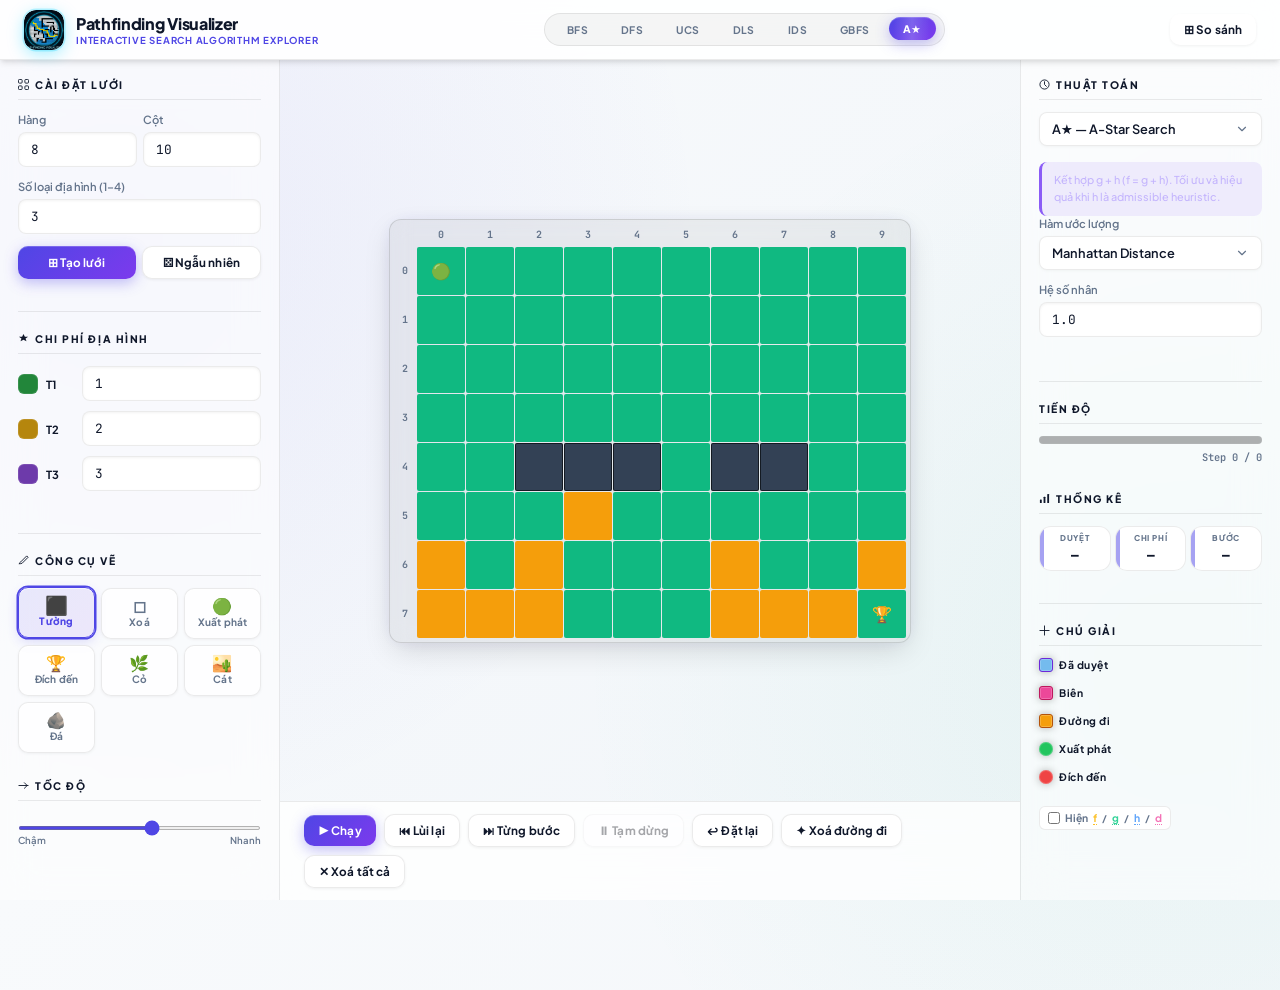
==== commit 0a2bc11d: "update gbfs" ====
--- a/index.html
+++ b/index.html
@@ -119,53 +119,6 @@
           <span>Chậm</span><span>Nhanh</span>
         </div>
     </div>
-
-      <div class="sep"></div>
-
-      <!-- Legend -->
-      <div class="sec">
-        <div class="sec-title">
-          <svg width="11" height="11" viewBox="0 0 12 12" fill="none">
-            <path d="M6 1v10M1 6h10" stroke="currentColor" stroke-linecap="round"/>
-          </svg>
-          Chú giải
-        </div>
-        <div class="legend" style="flex-direction: column; align-items: flex-start; margin-left: 0;">
-          <div class="leg-item">
-            <div class="leg-dot" style="background: var(--vis-bg); border: 1.5px solid var(--vis-border); border-radius: 3px;"></div>
-            Đã duyệt
-          </div>
-          <div class="leg-item">
-            <div class="leg-dot" style="background: var(--front-bg); border: 1.5px solid var(--front-border); border-radius: 3px;"></div>
-            Biên
-          </div>
-          <div class="leg-item">
-            <div class="leg-dot" style="background: var(--path-bg); border: 1.5px solid var(--path-border); border-radius: 3px;"></div>
-            Đường đi
-          </div>
-          <div class="leg-item">
-            <div class="leg-dot" style="background: #22c55e; border-radius: 50%"></div>
-            Xuất phát
-          </div>
-          <div class="leg-item">
-            <div class="leg-dot" style="background: #ef4444; border-radius: 50%"></div>
-            Đích đến
-          </div>
-
-          <!-- f/g/h/d label toggle -->
-          <label class="lbl-toggle" title="Hiển thị thông số trên ô biên (Rê chuột vào từng biến để xem giải thích)" style="margin-left: 0; margin-top: 8px;">
-            <input type="checkbox" id="chk-labels" onchange="toggleSingleLabels()" />
-            Hiện
-            <span title="f: Tổng chi phí dự kiến tới đích (f = g + h)" style="color: #fbbf24; font-size: 0.65rem; border-bottom: 1px dotted; cursor: help;">f</span>
-            <span style="color: var(--muted); font-size: 0.6rem">/</span>
-            <span title="g: Nỗ lực thực tế từ điểm bắt đầu (chi phí)" style="color: #34d399; font-size: 0.65rem; border-bottom: 1px dotted; cursor: help;">g</span>
-            <span style="color: var(--muted); font-size: 0.6rem">/</span>
-            <span title="h: Heuristic - Khoảng cách ước tính tới đích" style="color: #60a5fa; font-size: 0.65rem; border-bottom: 1px dotted; cursor: help;">h</span>
-            <span style="color: var(--muted); font-size: 0.6rem">/</span>
-            <span title="d: Số bước đi từ điểm bắt đầu (độ sâu)" style="color: #f472b6; font-size: 0.65rem; border-bottom: 1px dotted; cursor: help;">d</span>
-          </label>
-        </div>
-      </div>
     </div>
     <!-- /left panel -->
 
@@ -453,6 +406,53 @@
         </div>
       </div>
 
+      <div class="sep"></div>
+
+      <!-- Legend -->
+      <div class="sec">
+        <div class="sec-title">
+          <svg width="11" height="11" viewBox="0 0 12 12" fill="none">
+            <path d="M6 1v10M1 6h10" stroke="currentColor" stroke-linecap="round"/>
+          </svg>
+          Chú giải
+        </div>
+        <div class="legend" style="flex-direction: column; align-items: flex-start; margin-left: 0;">
+          <div class="leg-item">
+            <div class="leg-dot" style="background: var(--vis-bg); border: 1.5px solid var(--vis-border); border-radius: 3px;"></div>
+            Đã duyệt
+          </div>
+          <div class="leg-item">
+            <div class="leg-dot" style="background: var(--front-bg); border: 1.5px solid var(--front-border); border-radius: 3px;"></div>
+            Biên
+          </div>
+          <div class="leg-item">
+            <div class="leg-dot" style="background: var(--path-bg); border: 1.5px solid var(--path-border); border-radius: 3px;"></div>
+            Đường đi
+          </div>
+          <div class="leg-item">
+            <div class="leg-dot" style="background: #22c55e; border-radius: 50%"></div>
+            Xuất phát
+          </div>
+          <div class="leg-item">
+            <div class="leg-dot" style="background: #ef4444; border-radius: 50%"></div>
+            Đích đến
+          </div>
+
+          <!-- f/g/h/d label toggle -->
+          <label class="lbl-toggle" title="Hiển thị thông số trên ô biên (Rê chuột vào từng biến để xem giải thích)" style="margin-left: 0; margin-top: 8px;">
+            <input type="checkbox" id="chk-labels" onchange="toggleSingleLabels()" />
+            Hiện
+            <span title="f: Tổng chi phí dự kiến tới đích (f = g + h)" style="color: #fbbf24; font-size: 0.65rem; border-bottom: 1px dotted; cursor: help;">f</span>
+            <span style="color: var(--muted); font-size: 0.6rem">/</span>
+            <span title="g: Nỗ lực thực tế từ điểm bắt đầu (chi phí)" style="color: #34d399; font-size: 0.65rem; border-bottom: 1px dotted; cursor: help;">g</span>
+            <span style="color: var(--muted); font-size: 0.6rem">/</span>
+            <span title="h: Heuristic - Khoảng cách ước tính tới đích" style="color: #60a5fa; font-size: 0.65rem; border-bottom: 1px dotted; cursor: help;">h</span>
+            <span style="color: var(--muted); font-size: 0.6rem">/</span>
+            <span title="d: Số bước đi từ điểm bắt đầu (độ sâu)" style="color: #f472b6; font-size: 0.65rem; border-bottom: 1px dotted; cursor: help;">d</span>
+          </label>
+        </div>
+      </div>
+
 
     </div>
     <!-- /right panel -->
--- a/style.css
+++ b/style.css
@@ -644,26 +644,28 @@
 }
 .cell-info span {
   font-family: "JetBrains Mono", monospace;
-  font-size: 8px;
-  font-weight: 700;
+  font-size: 7.5px;
+  font-weight: 800;
   line-height: 1;
-  padding: 0px 2px;
-  border-radius: 2px;
+  padding: 2.5px 5px;
+  border-radius: 99px;
   white-space: nowrap;
-  background: rgba(255, 255, 255, 0.8);
-  box-shadow: 0 1px 2px rgba(0, 0, 0, 0.1);
+  box-shadow: 0 2px 4px rgba(0, 0, 0, 0.25);
+  margin-bottom: 1px;
+  color: #fff;
+  text-shadow: 0 1px 1px rgba(0, 0, 0, 0.2);
 }
 .ci-f {
-  color: #fbbf24;
+  background: #fbbf24;
 } /* amber  – total cost f */
 .ci-g {
-  color: #34d399;
+  background: #34d399;
 } /* green  – path cost  g */
 .ci-h {
-  color: #60a5fa;
+  background: #60a5fa;
 } /* blue   – heuristic  h */
 .ci-d {
-  color: #f472b6;
+  background: #f472b6;
 } /* pink   – depth      d */
 
 /* label toggle button */
@@ -1428,4 +1430,4 @@
   font-size: clamp(5px, 0.6vw, 7px);
   padding: 0px 1px;
   border-radius: 1px;
-}
+}
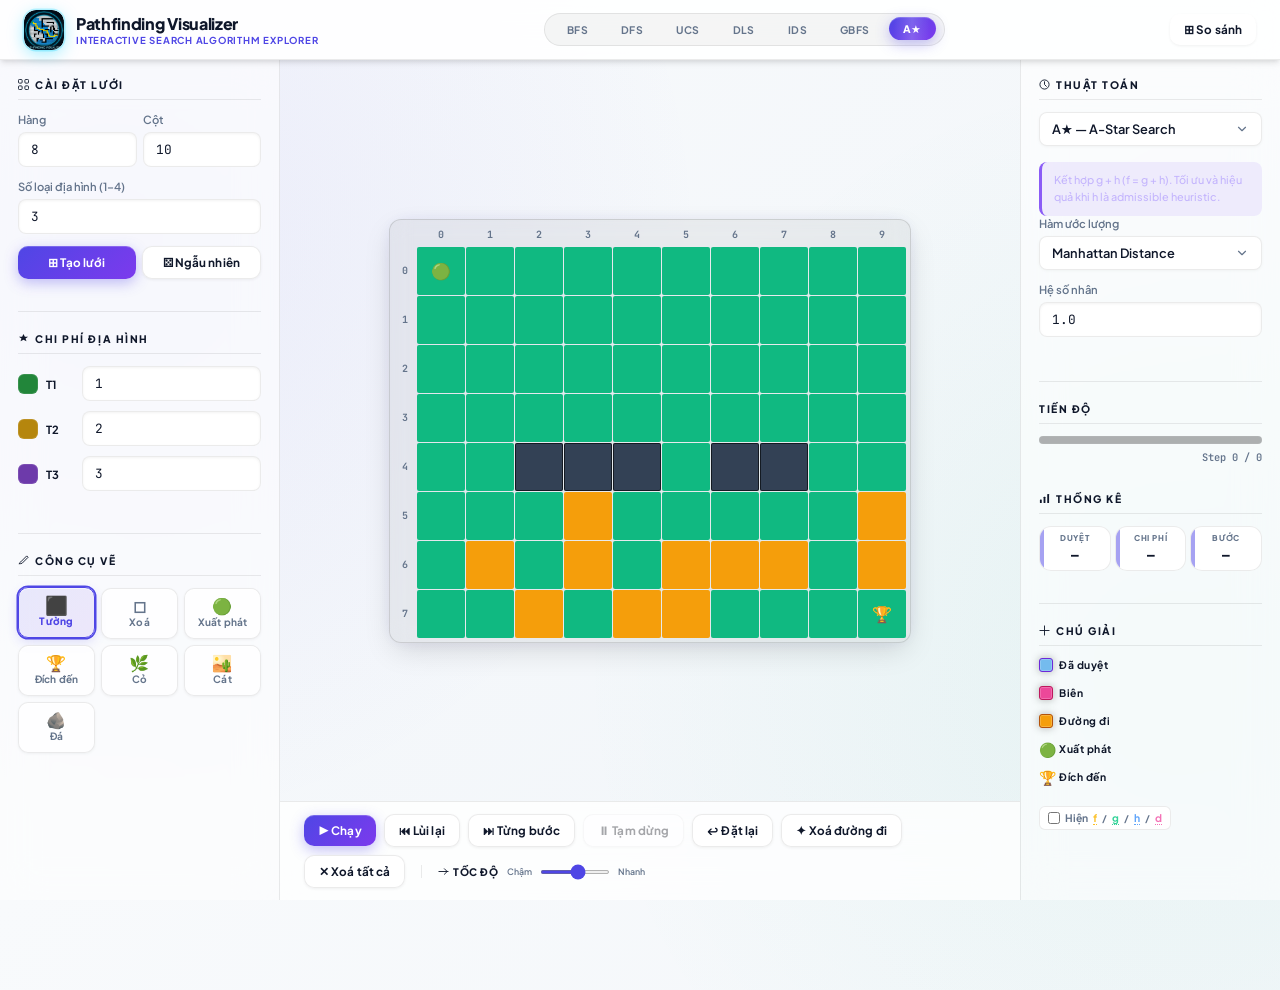
==== commit 429e95bd: "update" ====
--- a/index.html
+++ b/index.html
@@ -99,26 +99,6 @@
       </div>
 
 
-
-      <!-- Speed -->
-      <div class="sec">
-        <div class="sec-title">
-          <svg width="11" height="11" viewBox="0 0 12 12" fill="none">
-            <path d="M1 6h10M7 3l3 3-3 3" stroke="currentColor" stroke-linecap="round" stroke-linejoin="round" />
-          </svg>
-          Tốc độ
-        </div>
-        <input type="range" id="speed" min="1" max="10" value="6" />
-        <div style="
-              display: flex;
-              justify-content: space-between;
-              font-size: 0.6rem;
-              color: var(--muted);
-              font-weight: 600;
-            ">
-          <span>Chậm</span><span>Nhanh</span>
-        </div>
-    </div>
     </div>
     <!-- /left panel -->
 
@@ -174,6 +154,18 @@
             ✕ Xoá tất cả
           </button>
 
+          <div style="display: flex; align-items: center; gap: 8px; margin-left: 8px; padding-left: 16px; border-left: 1px solid var(--border);">
+            <div style="font-size: 0.65rem; font-weight: 800; text-transform: uppercase; letter-spacing: 0.05em; color: var(--text); display: flex; align-items: center; gap: 4px;">
+              <svg width="11" height="11" viewBox="0 0 12 12" fill="none">
+                <path d="M1 6h10M7 3l3 3-3 3" stroke="currentColor" stroke-linecap="round" stroke-linejoin="round" />
+              </svg>
+              Tốc độ
+            </div>
+            <span style="font-size: 0.55rem; color: var(--muted); font-weight: 600;">Chậm</span>
+            <input type="range" id="speed" min="1" max="10" value="6" style="width: 70px; margin: 0; height: 4px;" oninput="let c=document.getElementById('speed-cmp'); if(c) c.value=this.value;" />
+            <span style="font-size: 0.55rem; color: var(--muted); font-weight: 600;">Nhanh</span>
+          </div>
+
           <div class="playbar-spacer"></div>
 
 
@@ -210,6 +202,18 @@
           <button class="btn btn-sec" onclick="clearAll()">
             ✕ Xoá tất cả
           </button>
+
+          <div style="display: flex; align-items: center; gap: 8px; margin-left: 8px; padding-left: 16px; border-left: 1px solid var(--border);">
+            <div style="font-size: 0.65rem; font-weight: 800; text-transform: uppercase; letter-spacing: 0.05em; color: var(--text); display: flex; align-items: center; gap: 4px;">
+              <svg width="11" height="11" viewBox="0 0 12 12" fill="none">
+                <path d="M1 6h10M7 3l3 3-3 3" stroke="currentColor" stroke-linecap="round" stroke-linejoin="round" />
+              </svg>
+              Tốc độ
+            </div>
+            <span style="font-size: 0.55rem; color: var(--muted); font-weight: 600;">Chậm</span>
+            <input type="range" id="speed-cmp" min="1" max="10" value="6" style="width: 70px; margin: 0; height: 4px;" oninput="let s=document.getElementById('speed'); if(s) s.value=this.value;" />
+            <span style="font-size: 0.55rem; color: var(--muted); font-weight: 600;">Nhanh</span>
+          </div>
           <div class="playbar-spacer"></div>
           <div class="cmp-legend">
             <div class="leg-item">
@@ -275,6 +279,8 @@
           <div id="cmp-results-table" class="cmp-results-wrap"></div>
         </div>
       </div>
+
+
     </div>
     <!-- /center -->
 
@@ -430,11 +436,11 @@
             Đường đi
           </div>
           <div class="leg-item">
-            <div class="leg-dot" style="background: #22c55e; border-radius: 50%"></div>
+            <div style="font-size: 14px; line-height: 1; width: 14px; text-align: center;">🟢</div>
             Xuất phát
           </div>
           <div class="leg-item">
-            <div class="leg-dot" style="background: #ef4444; border-radius: 50%"></div>
+            <div style="font-size: 14px; line-height: 1; width: 14px; text-align: center;">🏆</div>
             Đích đến
           </div>
 
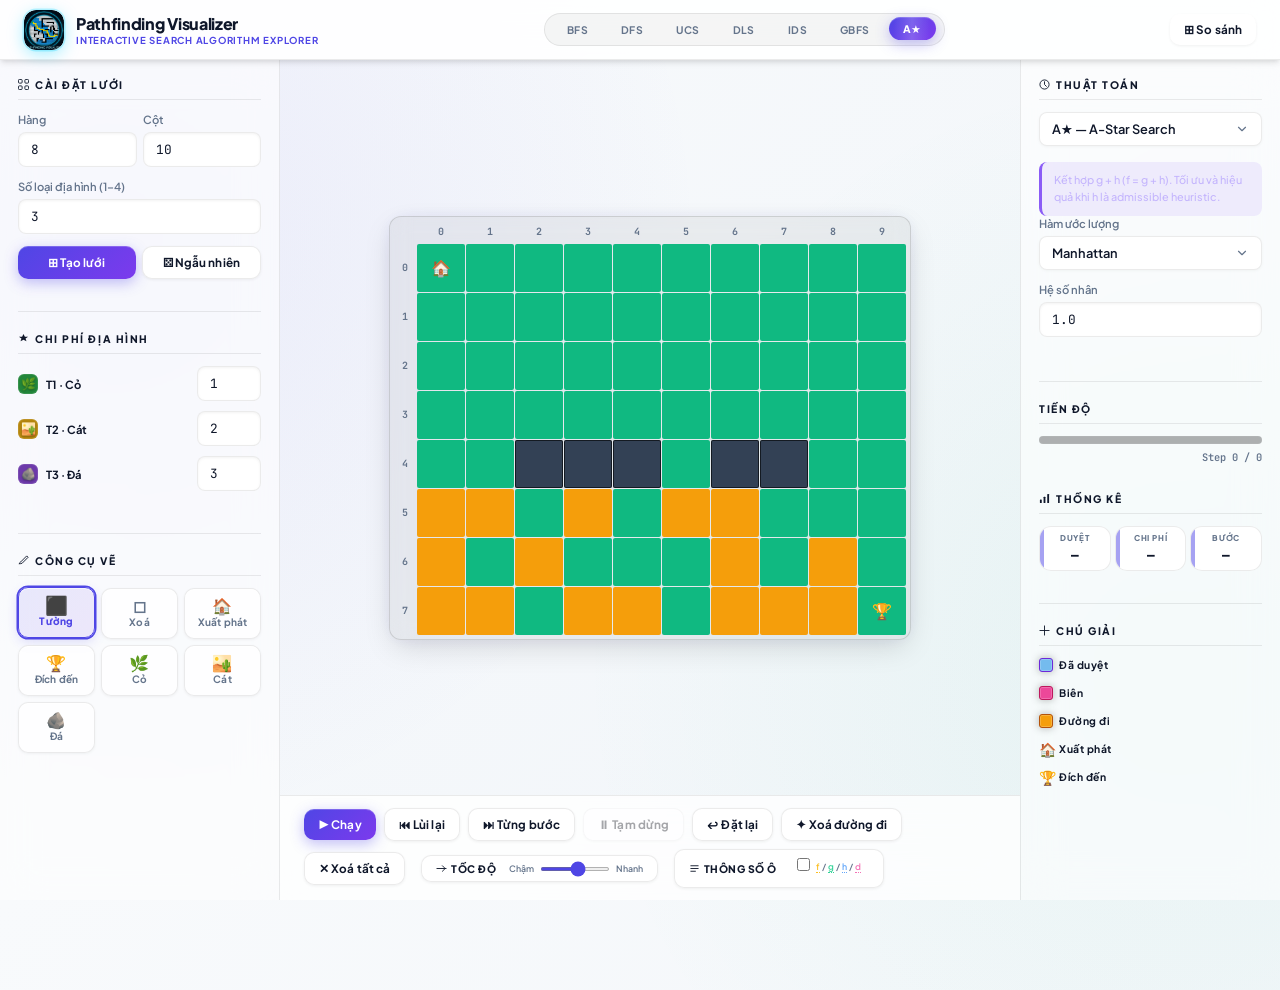
==== commit ab091719: "update" ====
--- a/index.html
+++ b/index.html
@@ -154,16 +154,39 @@
             ✕ Xoá tất cả
           </button>
 
-          <div style="display: flex; align-items: center; gap: 8px; margin-left: 8px; padding-left: 16px; border-left: 1px solid var(--border);">
-            <div style="font-size: 0.65rem; font-weight: 800; text-transform: uppercase; letter-spacing: 0.05em; color: var(--text); display: flex; align-items: center; gap: 4px;">
+          <div class="speed-ctrl" style="margin-left: 8px;">
+            <div class="sc-lbl">
               <svg width="11" height="11" viewBox="0 0 12 12" fill="none">
                 <path d="M1 6h10M7 3l3 3-3 3" stroke="currentColor" stroke-linecap="round" stroke-linejoin="round" />
               </svg>
               Tốc độ
             </div>
-            <span style="font-size: 0.55rem; color: var(--muted); font-weight: 600;">Chậm</span>
-            <input type="range" id="speed" min="1" max="10" value="6" style="width: 70px; margin: 0; height: 4px;" oninput="let c=document.getElementById('speed-cmp'); if(c) c.value=this.value;" />
-            <span style="font-size: 0.55rem; color: var(--muted); font-weight: 600;">Nhanh</span>
+            <div class="sc-track">
+              <span>Chậm</span>
+              <input type="range" id="speed" min="1" max="10" value="6" oninput="let c=document.getElementById('speed-cmp'); if(c) c.value=this.value;" />
+              <span>Nhanh</span>
+            </div>
+          </div>
+
+          <div class="speed-ctrl" style="margin-left: 8px;">
+            <div class="sc-lbl" style="cursor: help;" title="Hiển thị thông số trên ô biên">
+              <svg width="11" height="11" viewBox="0 0 12 12" fill="none">
+                <path d="M2 3h8M2 6h8M2 9h5" stroke="currentColor" stroke-linecap="round" />
+              </svg>
+              Thông số ô
+            </div>
+            <label class="sc-track" style="justify-content: center; gap: 6px; cursor: pointer; padding: 2px 8px; align-items: flex-end; white-space: nowrap;">
+              <input type="checkbox" id="chk-labels" onchange="toggleSingleLabels()" style="margin:0; cursor: pointer; margin-bottom: 2px;" />
+              <span style="font-size: 0.65rem; line-height: 1.2;">
+                <span title="f: Tổng chi phí dự kiến tới đích (f = g + h)" style="color: #fbbf24; border-bottom: 1px dotted;">f</span>
+                <span style="color: var(--muted);">/</span>
+                <span title="g: Nỗ lực thực tế từ điểm bắt đầu (chi phí)" style="color: #34d399; border-bottom: 1px dotted;">g</span>
+                <span style="color: var(--muted);">/</span>
+                <span title="h: Heuristic - Khoảng cách ước tính tới đích" style="color: #60a5fa; border-bottom: 1px dotted;">h</span>
+                <span style="color: var(--muted);">/</span>
+                <span title="d: Số bước đi từ điểm bắt đầu (độ sâu)" style="color: #f472b6; border-bottom: 1px dotted;">d</span>
+              </span>
+            </label>
           </div>
 
           <div class="playbar-spacer"></div>
@@ -203,74 +226,42 @@
             ✕ Xoá tất cả
           </button>
 
-          <div style="display: flex; align-items: center; gap: 8px; margin-left: 8px; padding-left: 16px; border-left: 1px solid var(--border);">
-            <div style="font-size: 0.65rem; font-weight: 800; text-transform: uppercase; letter-spacing: 0.05em; color: var(--text); display: flex; align-items: center; gap: 4px;">
+          <div class="speed-ctrl" style="margin-left: 8px;">
+            <div class="sc-lbl">
               <svg width="11" height="11" viewBox="0 0 12 12" fill="none">
                 <path d="M1 6h10M7 3l3 3-3 3" stroke="currentColor" stroke-linecap="round" stroke-linejoin="round" />
               </svg>
               Tốc độ
             </div>
-            <span style="font-size: 0.55rem; color: var(--muted); font-weight: 600;">Chậm</span>
-            <input type="range" id="speed-cmp" min="1" max="10" value="6" style="width: 70px; margin: 0; height: 4px;" oninput="let s=document.getElementById('speed'); if(s) s.value=this.value;" />
-            <span style="font-size: 0.55rem; color: var(--muted); font-weight: 600;">Nhanh</span>
+            <div class="sc-track">
+              <span>Chậm</span>
+              <input type="range" id="speed-cmp" min="1" max="10" value="6" oninput="let s=document.getElementById('speed'); if(s) s.value=this.value;" />
+              <span>Nhanh</span>
+            </div>
+          </div>
+
+          <div class="speed-ctrl" style="margin-left: 8px;">
+            <div class="sc-lbl" style="cursor: help;" title="Hiển thị thông số trên ô biên">
+              <svg width="11" height="11" viewBox="0 0 12 12" fill="none">
+                <path d="M2 3h8M2 6h8M2 9h5" stroke="currentColor" stroke-linecap="round" />
+              </svg>
+              Thông số ô
+            </div>
+            <label class="sc-track" style="justify-content: center; gap: 6px; cursor: pointer; padding: 2px 8px; align-items: flex-end; white-space: nowrap;">
+              <input type="checkbox" id="chk-labels-cmp" onchange="toggleCmpLabels()" style="margin:0; cursor: pointer; margin-bottom: 2px;" />
+              <span style="font-size: 0.65rem; line-height: 1.2;">
+                <span title="f: Tổng chi phí dự kiến tới đích (f = g + h)" style="color: #fbbf24; border-bottom: 1px dotted;">f</span>
+                <span style="color: var(--muted);">/</span>
+                <span title="g: Nỗ lực thực tế từ điểm bắt đầu (chi phí)" style="color: #34d399; border-bottom: 1px dotted;">g</span>
+                <span style="color: var(--muted);">/</span>
+                <span title="h: Heuristic - Khoảng cách ước tính tới đích" style="color: #60a5fa; border-bottom: 1px dotted;">h</span>
+                <span style="color: var(--muted);">/</span>
+                <span title="d: Số bước đi từ điểm bắt đầu (độ sâu)" style="color: #f472b6; border-bottom: 1px dotted;">d</span>
+              </span>
+            </label>
           </div>
           <div class="playbar-spacer"></div>
-          <div class="cmp-legend">
-            <div class="leg-item">
-              <div class="leg-dot" style="
-                    background: var(--vis-bg);
-                    border: 1.5px solid var(--vis-border);
-                    border-radius: 3px;
-                  "></div>
-              Đã duyệt
-            </div>
-            <div class="leg-item">
-              <div class="leg-dot" style="
-                    background: var(--front-bg);
-                    border: 1.5px solid var(--front-border);
-                    border-radius: 3px;
-                  "></div>
-              Biên
-            </div>
-            <div class="leg-item">
-              <div class="leg-dot"
-                style="background: var(--path-bg); border-radius: 3px; outline: 1px solid var(--path-border)"></div>
-              Đường đi
-            </div>
-
-            <!-- f/g/h/d label toggle for compare mode -->
-            <label class="lbl-toggle" title="Hiển thị thông số trên ô biên (Rê chuột vào từng biến để xem giải thích)">
-              <input type="checkbox" id="chk-labels-cmp" onchange="toggleCmpLabels()" />
-              Hiện
-              <span title="f: Tổng chi phí dự kiến tới đích (f = g + h)" style="
-                    color: #fbbf24;
-                    font-size: 0.65rem;
-                    border-bottom: 1px dotted;
-                    cursor: help;
-                  ">f</span>
-              <span style="color: var(--muted); font-size: 0.6rem">/</span>
-              <span title="g: Nỗ lực thực tế từ điểm bắt đầu (chi phí)" style="
-                    color: #34d399;
-                    font-size: 0.65rem;
-                    border-bottom: 1px dotted;
-                    cursor: help;
-                  ">g</span>
-              <span style="color: var(--muted); font-size: 0.6rem">/</span>
-              <span title="h: Heuristic - Khoảng cách ước tính tới đích" style="
-                    color: #60a5fa;
-                    font-size: 0.65rem;
-                    border-bottom: 1px dotted;
-                    cursor: help;
-                  ">h</span>
-              <span style="color: var(--muted); font-size: 0.6rem">/</span>
-              <span title="d: Số bước đi từ điểm bắt đầu (độ sâu)" style="
-                    color: #f472b6;
-                    font-size: 0.65rem;
-                    border-bottom: 1px dotted;
-                    cursor: help;
-                  ">d</span>
-            </label>
-          </div>
+
         </div>
 
         <!-- Grids container -->
@@ -327,9 +318,9 @@
         <div id="h-p" class="extra-params" style="display: none">
           <label>Hàm ước lượng</label>
           <select id="htype">
-            <option value="0">Manhattan Distance</option>
+            <option value="0">Manhattan</option>
             <option value="1">Euclidean Distance</option>
-            <option value="2">Tie-breaking (Manhattan × (1+p))</option>
+            <option value="2">Manhattan (Tie-Breaking)</option>
             <option value="3">Landmark Heuristic (ALT)</option>
           </select>
           <label>Hệ số nhân</label>
@@ -436,7 +427,7 @@
             Đường đi
           </div>
           <div class="leg-item">
-            <div style="font-size: 14px; line-height: 1; width: 14px; text-align: center;">🟢</div>
+            <div style="font-size: 14px; line-height: 1; width: 14px; text-align: center;">🏠</div>
             Xuất phát
           </div>
           <div class="leg-item">
@@ -444,18 +435,7 @@
             Đích đến
           </div>
 
-          <!-- f/g/h/d label toggle -->
-          <label class="lbl-toggle" title="Hiển thị thông số trên ô biên (Rê chuột vào từng biến để xem giải thích)" style="margin-left: 0; margin-top: 8px;">
-            <input type="checkbox" id="chk-labels" onchange="toggleSingleLabels()" />
-            Hiện
-            <span title="f: Tổng chi phí dự kiến tới đích (f = g + h)" style="color: #fbbf24; font-size: 0.65rem; border-bottom: 1px dotted; cursor: help;">f</span>
-            <span style="color: var(--muted); font-size: 0.6rem">/</span>
-            <span title="g: Nỗ lực thực tế từ điểm bắt đầu (chi phí)" style="color: #34d399; font-size: 0.65rem; border-bottom: 1px dotted; cursor: help;">g</span>
-            <span style="color: var(--muted); font-size: 0.6rem">/</span>
-            <span title="h: Heuristic - Khoảng cách ước tính tới đích" style="color: #60a5fa; font-size: 0.65rem; border-bottom: 1px dotted; cursor: help;">h</span>
-            <span style="color: var(--muted); font-size: 0.6rem">/</span>
-            <span title="d: Số bước đi từ điểm bắt đầu (độ sâu)" style="color: #f472b6; font-size: 0.65rem; border-bottom: 1px dotted; cursor: help;">d</span>
-          </label>
+
         </div>
       </div>
 
--- a/style.css
+++ b/style.css
@@ -1,4 +1,4 @@
-@import url("https://fonts.googleapis.com/css2?family=Plus+Jakarta+Sans:wght@400;500;600;700;800&family=JetBrains+Mono:wght@400;500;600;700&display=swap");
+﻿@import url("https://fonts.googleapis.com/css2?family=Plus+Jakarta+Sans:wght@400;500;600;700;800&family=JetBrains+Mono:wght@400;500;600;700&display=swap");
 
 :root {
   /* Premium Light Theme */
@@ -427,6 +427,49 @@
   transform: translateY(0);
   box-shadow: 0 1px 3px rgba(0,0,0,0.06);
 }
+
+.speed-ctrl {
+  display: inline-flex;
+  align-items: center;
+  gap: 12px;
+  padding: 6px 14px;
+  border-radius: 10px;
+  background: rgba(255,255,255,0.9);
+  border: 1px solid var(--border);
+  box-shadow: 0 1px 3px rgba(0,0,0,0.06), inset 0 1px 0 rgba(255,255,255,0.9);
+  transition: all 0.22s;
+}
+.speed-ctrl:hover {
+  background: #fff;
+  border-color: var(--accent);
+  box-shadow: 0 4px 12px rgba(79, 70, 229, 0.12), inset 0 1px 0 rgba(255,255,255,0.9);
+}
+.speed-ctrl .sc-lbl {
+  font-size: 0.65rem;
+  font-weight: 800;
+  text-transform: uppercase;
+  letter-spacing: 0.05em;
+  color: var(--text);
+  display: flex;
+  align-items: center;
+  gap: 4px;
+}
+.speed-ctrl .sc-track {
+  display: flex;
+  align-items: center;
+  gap: 6px;
+}
+.speed-ctrl span {
+  font-size: 0.55rem;
+  color: var(--muted);
+  font-weight: 600;
+}
+.speed-ctrl input[type="range"] {
+  width: 70px;
+  margin: 0;
+  height: 4px;
+}
+
 .btn-group {
   display: flex;
   gap: 6px;
@@ -564,13 +607,13 @@
 }
 
 
-.cell {
+.cell, .cmp-cell {
   position: relative;
   cursor: crosshair;
   transition: all 0.15s;
   border-radius: 2px;
 }
-.cell:hover {
+.cell:hover, .cmp-cell:hover {
   z-index: 5;
   transform: scale(1.15);
   box-shadow: 0 4px 12px rgba(0, 0, 0, 0.1);
@@ -608,10 +651,10 @@
   box-shadow: inset 0 0 0 1px var(--front-border);
 }
 .cell.onpath .cell-ov {
-  background: rgba(245, 158, 11, 0.38);
+  background: rgba(255, 255, 255, 0.38);
   box-shadow:
     inset 0 0 0 2.5px var(--path-border),
-    0 0 12px rgba(245, 158, 11, 0.55),
+    0 0 12px rgba(255, 255, 255, 0.55),
     0 0 3px rgba(255,255,255,0.4) inset;
   outline: 2px solid var(--path-border);
   outline-offset: -1px;
@@ -721,10 +764,10 @@
   }
   50% {
     transform: scale(1.25);
-    background: rgba(245, 158, 11, 0.55);
+    background: rgba(255, 255, 255, 0.55);
     box-shadow:
       inset 0 0 0 2.5px var(--path-border),
-      0 0 22px rgba(245, 158, 11, 0.8);
+      0 0 22px rgba(255, 255, 255, 0.8);
   }
   100% {
     transform: scale(1);
@@ -1104,8 +1147,8 @@
 }
 .le.info {
   color: var(--amber);
-  background: rgba(245, 158, 11, 0.15);
-  border: 1px solid rgba(245, 158, 11, 0.3);
+  background: rgba(255, 255, 255, 0.15);
+  border: 1px solid rgba(255, 255, 255, 0.3);
 }
 
 /* ════ COMPARE MODE ════ */
@@ -1430,4 +1473,22 @@
   font-size: clamp(5px, 0.6vw, 7px);
   padding: 0px 1px;
   border-radius: 1px;
-}+}
+/* Khi t?m th?y ��?ng �i (ph�t s�ng ��?ng �i, t?i ph?n c?n l?i) */
+#grid.path-found .cell:not(.onpath):not(.start):not(.target),
+.cmp-mini-grid.path-found .cmp-cell:not([data-state="path"]):not(.start):not(.target) {
+  /* opacity: 0.35; */
+  filter: brightness(0.6) saturate(0.8) contrast(1.1);
+}
+
+#grid.path-found .cell.onpath,
+.cmp-mini-grid.path-found .cmp-cell[data-state="path"] {
+  box-shadow: 0 0 15px rgba(255, 255, 255, 0.9), inset 0 0 8px rgba(255, 255, 255, 0.5);
+  animation: path-glow 1.5s infinite alternate;
+  z-index: 20;
+}
+
+@keyframes path-glow {
+  0% { box-shadow: 0 0 10px rgba(255, 255, 255, 0.7); }
+  100% { box-shadow: 0 0 25px rgba(255, 255, 255, 1), inset 0 0 12px rgba(255, 255, 255, 0.8); }
+}
